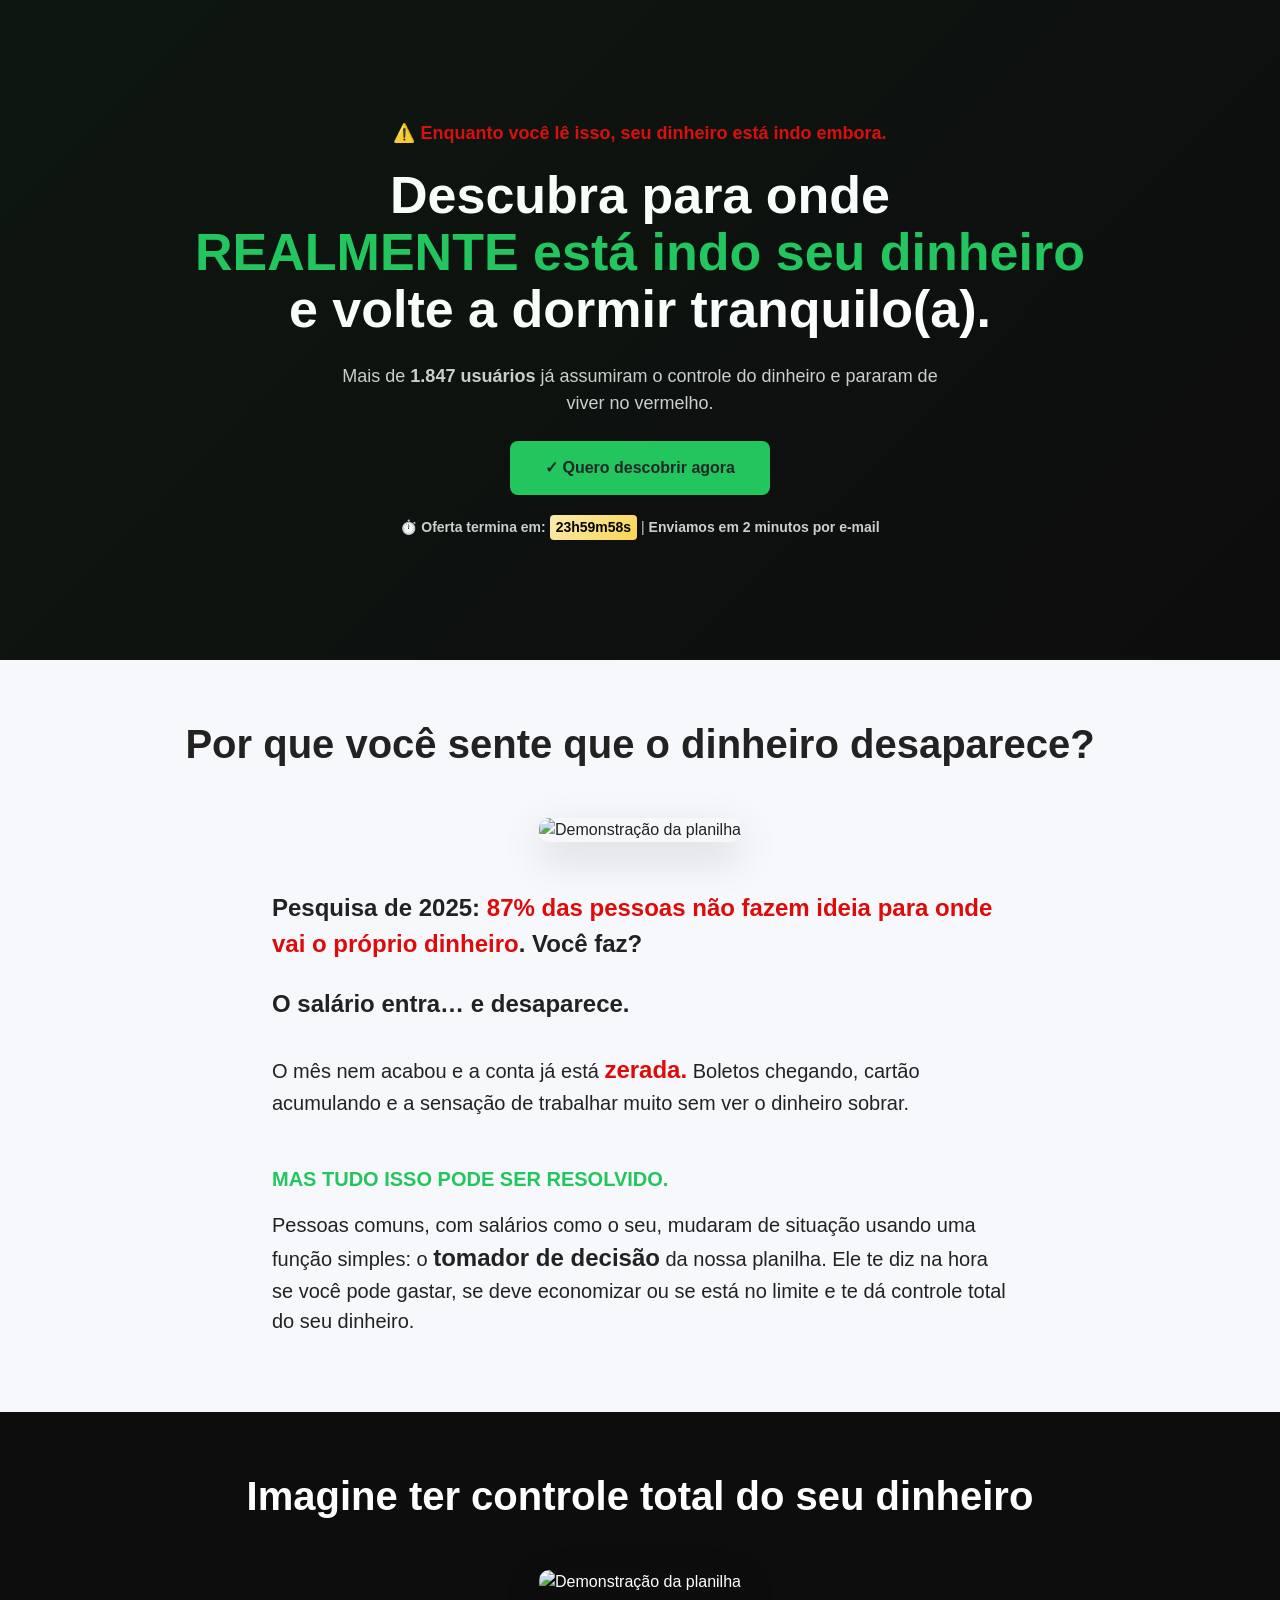
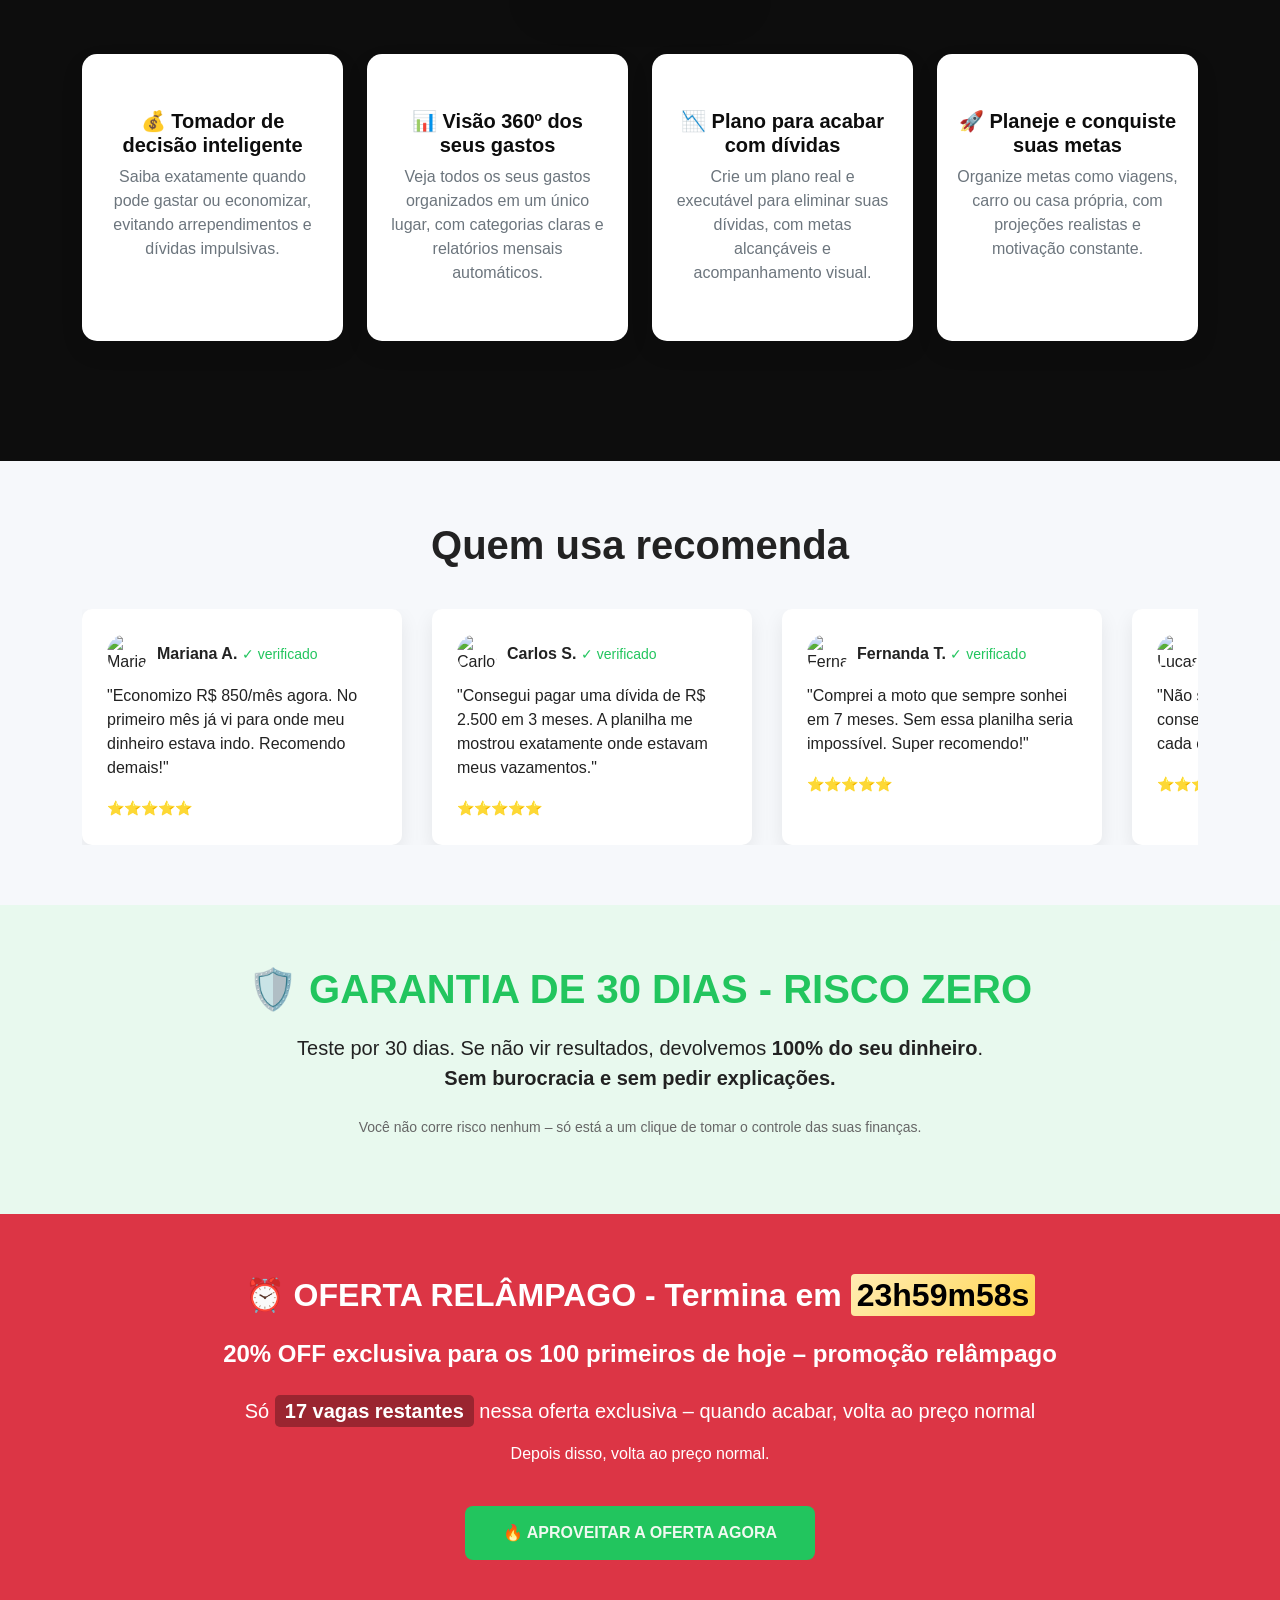
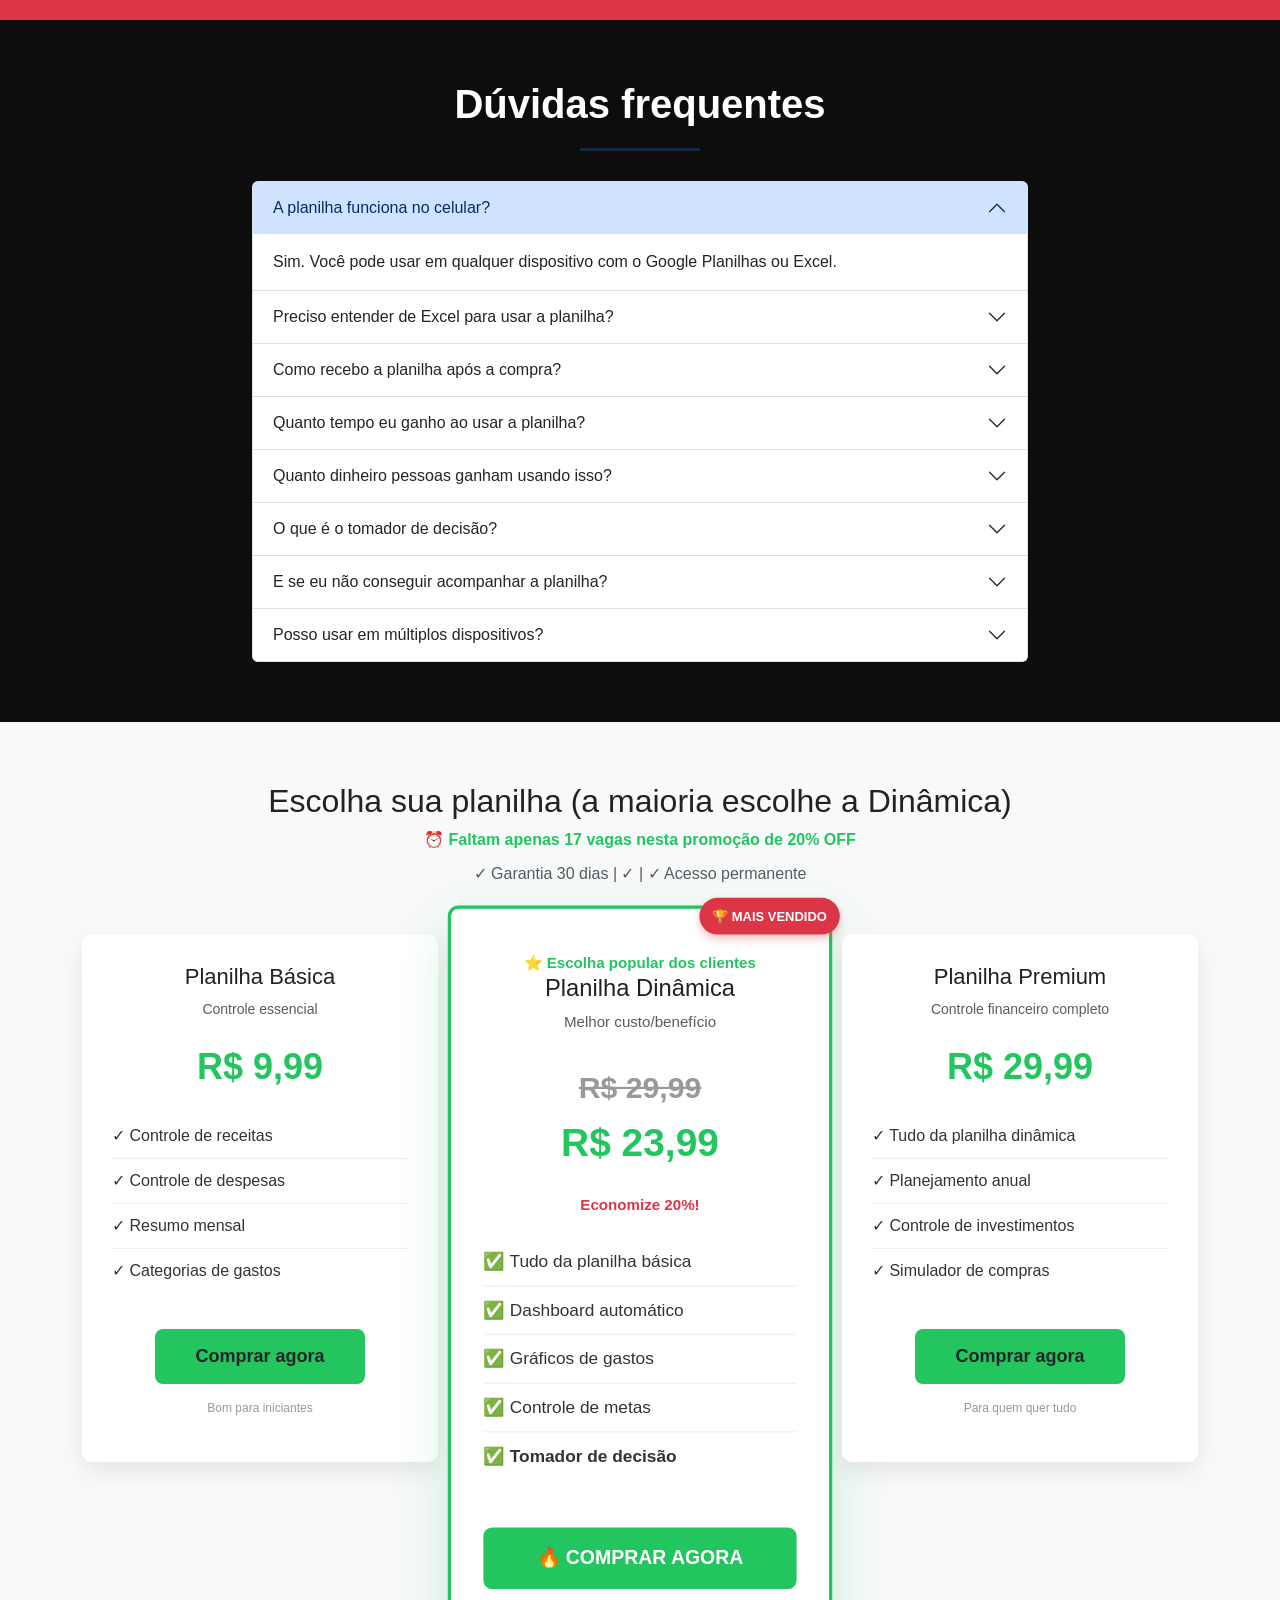
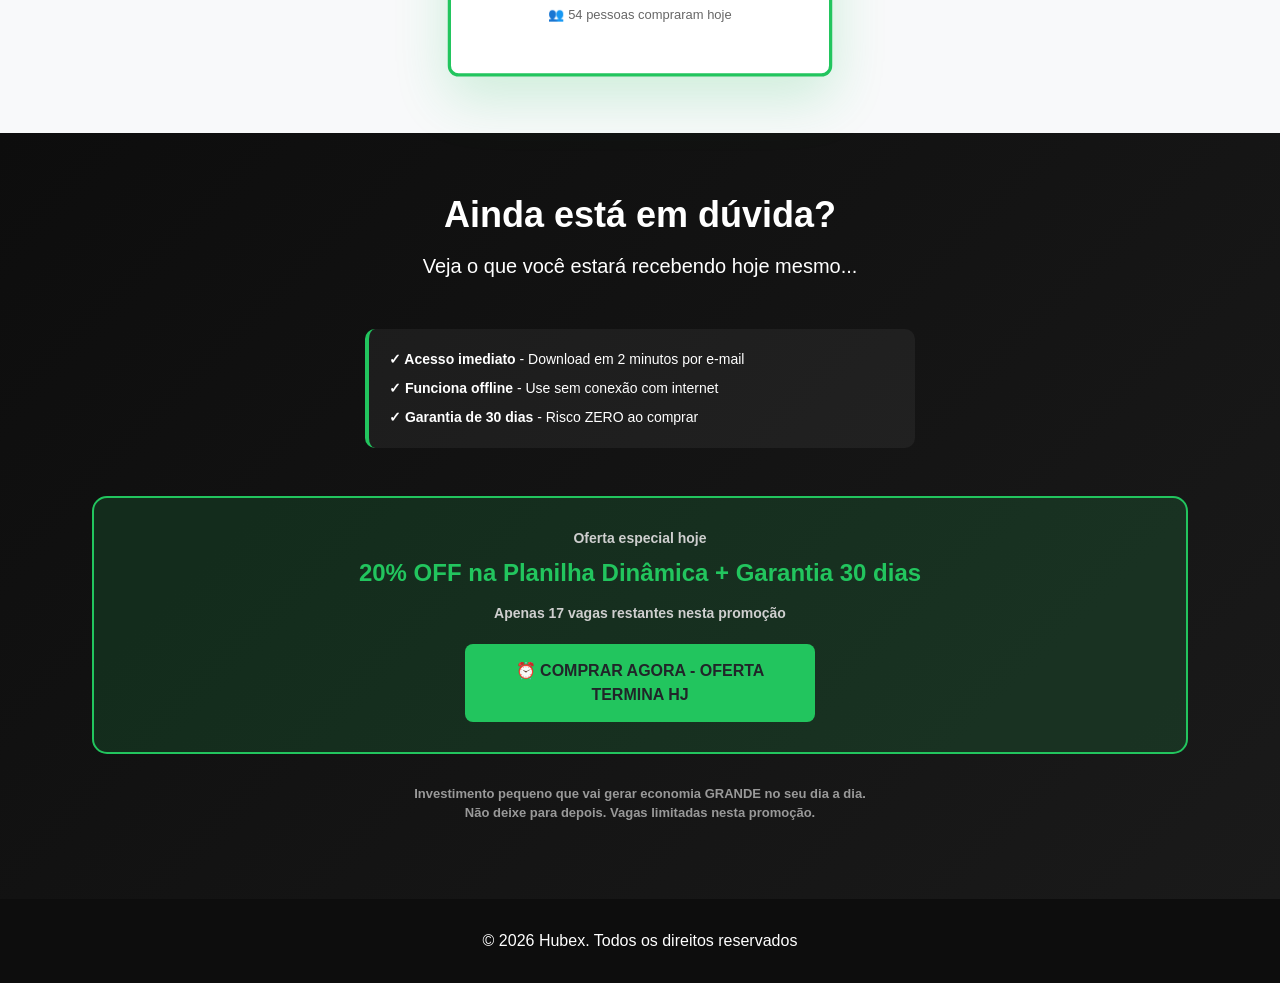
==== index.html @ 939c3039 "Add files via upload" ====
<!DOCTYPE html>
<html lang="pt-br">

<head>
    <meta charset="UTF-8">
    <meta name="viewport" content="width=device-width, initial-scale=1">
    <title>Planilha de Controle Financeiro</title>
    <link href="https://cdn.jsdelivr.net/npm/bootstrap@5.3.2/dist/css/bootstrap.min.css" rel="stylesheet" media="print"
        onload="this.media='all'">
    <noscript>
        <link href="https://cdn.jsdelivr.net/npm/bootstrap@5.3.2/dist/css/bootstrap.min.css" rel="stylesheet">
    </noscript>
    <link rel="stylesheet" href="style.css">
</head>

<body>
    <!-- HERO -->
    <section class="hero text-center">

        <div class="container">
            <p style="color: rgb(223, 10, 10);  font-size: 18px; font-weight: bold;">⚠️ Enquanto você lê isso, seu
                dinheiro está indo embora.</p>
            <h1>
                Descubra para onde<br>
                <span style="color:#22c55e; font-weight: bold;">REALMENTE está indo seu dinheiro</span><br>
                e volte a dormir tranquilo(a).
            </h1>
            <p class="mt-4" style="font-size: 18px;">
                Mais de <strong>1.847 usuários</strong> já assumiram o controle do dinheiro e pararam de viver no
                vermelho.
            </p>
            <a href="#comprar" class="btn btn-main btn-lg mt-4">
                ✓ Quero descobrir agora
            </a>
            <p style="margin-top: 20px; font-size: 14px; color: #cfcfcf;">
                ⏱️ <strong>Oferta termina em:</strong> <span id="countdown" class="countdown">23h59m58s</span> |
                <strong>Enviamos em 2 minutos por e-mail</strong>
            </p>
        </div>
    </section>


    <!-- PROBLEMA -->
    <section class="section section-light">

        <div class="container text-center">
            <h2 class="title">
                Por que você sente que o dinheiro desaparece?
            </h2>
            <img src="/img/news.png" class="img-fluid planilha-img" alt="Demonstração da planilha" loading="lazy"
                width="850" height="400" decoding="async">
        </div>

        <section class="pt-5">
            <div class="container">
                <div class="row justify-content-center">
                    <div class="col-md-8">

                        <p class="fs-4 fw-semibold">
                            Pesquisa de 2025: <span style="color: rgb(223, 10, 10);">87% das pessoas não fazem ideia
                                para onde vai o próprio dinheiro</span>.
                            Você faz?
                        </p>

                        <p class="fs-5 mt-4">
                            <strong style="font-size: larger;">O salário entra… e desaparece.</strong>
                            <br><br>
                            O mês nem acabou e a conta já está <span
                                style="color: rgb(223, 10, 10); font-size: larger; font-weight: bold;">zerada.</span> Boletos chegando,
                            cartão acumulando e a
                            sensação de trabalhar muito sem ver o dinheiro sobrar.
                            <br><br>

                        <p class="fw-semibold fs-5 mt-2" style="color: #22c55e;">
                            MAS TUDO ISSO PODE SER RESOLVIDO.
                        </p>
                        <p class="fs-5">
                            Pessoas comuns, com salários como o seu, mudaram de situação usando uma função
                            simples: o <strong style="font-size:larger">tomador de decisão</strong> da nossa planilha. Ele te diz na hora
                            se você pode gastar, se deve economizar ou se está no limite e te dá controle total
                            do seu dinheiro.
                        </p>

                    </div>
                </div>
            </div>
        </section>
    </section>


    <!-- DEMONSTRAÇÃO -->
    <section class="section new-section text-center">

        <div class="container">
            <h2 class="title">
                Imagine ter controle total do seu dinheiro
            </h2>
            <img src="/img/analise-financeira.png" class="img-fluid planilha-img" alt="Demonstração da planilha"
                loading="lazy" width="850" height="500" decoding="async">
        </div>

        <!-- BENEFÍCIOS -->
        <section class="section">
            <div class="container">
                <div class="row g-4">
                    <div class="col-md-3">
                        <div class="card-custom">
                            <h5>💰 Tomador de decisão inteligente</h5>
                            <p>
                                Saiba exatamente quando pode gastar ou economizar,
                                evitando arrependimentos e dívidas impulsivas.
                            </p>
                        </div>
                    </div>

                    <div class="col-md-3">
                        <div class="card-custom">
                            <h5>📊 Visão 360º dos seus gastos</h5>
                            <p>
                                Veja todos os seus gastos organizados em um único lugar,
                                com categorias claras e relatórios mensais automáticos.
                            </p>
                        </div>
                    </div>

                    <div class="col-md-3">
                        <div class="card-custom">
                            <h5>📉 Plano para acabar com dívidas</h5>
                            <p>
                                Crie um plano real e executável para eliminar suas dívidas,
                                com metas alcançáveis e acompanhamento visual.
                            </p>
                        </div>
                    </div>

                    <div class="col-md-3">
                        <div class="card-custom">
                            <h5>🚀 Planeje e conquiste suas metas</h5>
                            <p>
                                Organize metas como viagens, carro ou casa própria,
                                com projeções realistas e motivação constante.
                            </p>
                        </div>
                    </div>
                </div>
            </div>
        </section>
    </section>

    <!-- DEPOIMENTOS -->
    <section class="section section-light">

        <div class="container">
            <h2 class="title text-center">
                Quem usa recomenda
            </h2>
            <div class="carousel-wrapper">
                <div class="carousel-track">
                    <div class="depoimento">
                        <div class="depoimento-header">
                            <img src="/img/mariana.jpg" class="foto-depoimento" alt="Mariana A." loading="lazy"
                                width="40" height="40" decoding="async">
                            <div>
                                <strong>Mariana A.</strong>
                                <small style="color: #22c55e;">✓ verificado</small>
                            </div>
                        </div>
                        <p>"Economizo R$ 850/mês agora. No primeiro mês já vi para onde meu dinheiro estava indo.
                            Recomendo demais!"</p>
                        <small style="color: #22c55e;">⭐⭐⭐⭐⭐</small>
                    </div>
                    <div class="depoimento">
                        <div class="depoimento-header">
                            <img src="/img/carlos.jpg" class="foto-depoimento" alt="Carlos S." loading="lazy" width="40"
                                height="40" decoding="async">
                            <div>
                                <strong>Carlos S.</strong>
                                <small style="color: #22c55e;">✓ verificado</small>
                            </div>
                        </div>
                        <p>"Consegui pagar uma dívida de R$ 2.500 em 3 meses. A planilha me mostrou exatamente onde
                            estavam meus vazamentos."</p>
                        <small style="color: #22c55e;">⭐⭐⭐⭐⭐</small>
                    </div>
                    <div class="depoimento">
                        <div class="depoimento-header">
                            <img src="/img/fernanda.jpg" class="foto-depoimento" alt="Fernanda T." loading="lazy"
                                width="40" height="40" decoding="async">
                            <div>
                                <strong>Fernanda T.</strong>
                                <small style="color: #22c55e;">✓ verificado</small>
                            </div>
                        </div>
                        <p>"Comprei a moto que sempre sonhei em 7 meses. Sem essa planilha seria impossível. Super
                            recomendo!"</p>
                        <small style="color: #22c55e;">⭐⭐⭐⭐⭐</small>
                    </div>
                    <div class="depoimento">
                        <div class="depoimento-header">
                            <img src="/img/Lucas.jpg" class="foto-depoimento" alt="Lucas O." loading="lazy" width="40"
                                height="40" decoding="async">
                            <div>
                                <strong>Lucas O.</strong>
                                <small style="color: #22c55e;">✓ verificado</small>
                            </div>
                        </div>
                        <p>"Não sou tech, e ainda assim consegui usar em 5 minutos. Valeu cada centavo investido aqui."
                        </p>
                        <small style="color: #22c55e;">⭐⭐⭐⭐⭐</small>
                    </div>
                    <div class="depoimento">
                        <div class="depoimento-header">
                            <img src="/img/juliana.jpg" class="foto-depoimento" alt="Juliana M." loading="lazy"
                                width="40" height="40" decoding="async">
                            <div>
                                <strong>Juliana M.</strong>
                                <small style="color: #22c55e;">✓ verificado</small>
                            </div>
                        </div>
                        <p>"Estou gerando R$ 1.200/mês em renda extra agora que enxergo melhor minhas contas. Mudou
                            TUDO!"</p>
                        <small style="color: #22c55e;">⭐⭐⭐⭐⭐</small>
                    </div>
                    <div class="depoimento">
                        <div class="depoimento-header">
                            <img src="/img/Rafael.jpg" class="foto-depoimento" alt="Rafael D." loading="lazy" width="40"
                                height="40" decoding="async">
                            <div>
                                <strong>Rafael D.</strong>
                                <small style="color: #22c55e;">✓ verificado</small>
                            </div>
                        </div>
                        <p>"Eliminei R$ 3.200 em gastos desnecessários em um semestre. Agora tenho fundo de emergência
                            de R$ 8k."</p>
                        <small style="color: #22c55e;">⭐⭐⭐⭐⭐</small>
                    </div>
                </div>
            </div>
        </div>
    </section>

    <!-- GARANTIA -->
    <section class="section" style="background: rgba(34, 197, 94, 0.1);">
        <div class="container text-center">
            <h2 class="title" style="color: #22c55e;">🛡️ GARANTIA DE 30 DIAS - RISCO ZERO</h2>
            <p class="fs-5 mb-4">
                Teste por 30 dias. Se não vir resultados, devolvemos <strong>100% do seu dinheiro</strong>.
                <br><strong>Sem burocracia e sem pedir explicações.</strong>
            </p>
            <p style="font-size: 14px; color: #666;">
                Você não corre risco nenhum – só está a um clique de tomar o controle das suas finanças.
            </p>
        </div>
    </section>

    <!-- URGÊNCIA -->
    <section class="section bg-danger text-white text-center">
        <div class="container">
            <h2 class="title text-white" style="font-size: clamp(20px, 5vw, 32px);">⏰ OFERTA RELÂMPAGO - Termina em
                <span id="countdown2" class="countdown">23h59m58s</span>
            </h2>
            <p class="fs-4 fw-bold mb-4" style="font-size: clamp(16px, 4vw, 24px);">
                20% OFF exclusiva para os <strong>100 primeiros de hoje</strong> – promoção relâmpago
            </p>
            <p class="fs-5 mb-3" style="font-size: clamp(14px, 3.5vw, 18px);">Só <span
                    style="background: rgba(0,0,0,0.3); padding: 5px 10px; border-radius: 5px;"><strong>17 vagas
                        restantes</strong></span> nessa oferta exclusiva – quando acabar, volta ao preço normal</p>
            <p class="mb-4" style="font-size: clamp(13px, 3vw, 16px);">
                Depois disso, volta ao preço normal.
            </p>
            <a href="#comprar" class="btn btn-light btn-lg mt-3"
                style="color: #f0f9f0;; font-weight: bold; width: 100%; max-width: 350px; font-size: clamp(12px, 3vw, 16px);">
                🔥 APROVEITAR A OFERTA AGORA
            </a>
        </div>
    </section>

    <!-- DÚVIDAS -->
    <section class="section new-section">
        <div class="container" style="max-width:800px; margin:auto;">

            <h2 class="title text-center">Dúvidas frequentes</h2>
            <hr class="linha-titulo">

            <div class="accordion" id="faq">
                <div class="accordion-item">
                    <h2 class="accordion-header">
                        <button class="accordion-button" type="button" data-bs-toggle="collapse"
                            data-bs-target="#pergunta1">
                            A planilha funciona no celular?
                        </button>
                    </h2>
                    <div id="pergunta1" class="accordion-collapse collapse show" data-bs-parent="#faq">
                        <div class="accordion-body">
                            Sim. Você pode usar em qualquer dispositivo com o Google Planilhas ou Excel.
                        </div>
                    </div>
                </div>

                <div class="accordion-item">
                    <h2 class="accordion-header">
                        <button class="accordion-button collapsed" type="button" data-bs-toggle="collapse"
                            data-bs-target="#pergunta2">
                            Preciso entender de Excel para usar a planilha?
                        </button>
                    </h2>
                    <div id="pergunta2" class="accordion-collapse collapse" data-bs-parent="#faq">
                        <div class="accordion-body">
                            Não. A planilha foi criada para ser simples e intuitiva. Basta inserir suas informações.
                        </div>
                    </div>
                </div>

                <div class="accordion-item">
                    <h2 class="accordion-header">
                        <button class="accordion-button collapsed" type="button" data-bs-toggle="collapse"
                            data-bs-target="#pergunta3">
                            Como recebo a planilha após a compra?
                        </button>
                    </h2>
                    <div id="pergunta3" class="accordion-collapse collapse" data-bs-parent="#faq">
                        <div class="accordion-body">
                            Após a confirmação do pagamento você recebe o link de download automaticamente por e-mail.
                        </div>
                    </div>
                </div>

                <div class="accordion-item">
                    <h2 class="accordion-header">
                        <button class="accordion-button collapsed" type="button" data-bs-toggle="collapse"
                            data-bs-target="#pergunta4">
                            Quanto tempo eu ganho ao usar a planilha?
                        </button>
                    </h2>
                    <div id="pergunta4" class="accordion-collapse collapse" data-bs-parent="#faq">
                        <div class="accordion-body">
                            Muitas pessoas ganham 5-10 horas por mês de tempo livre. Não precisa gastar 30 minutos
                            acompanhando
                            gastos manualmente. A planilha automatiza tudo.
                        </div>
                    </div>
                </div>

                <div class="accordion-item">
                    <h2 class="accordion-header">
                        <button class="accordion-button collapsed" type="button" data-bs-toggle="collapse"
                            data-bs-target="#pergunta5">
                            Quanto dinheiro pessoas ganham usando isso?
                        </button>
                    </h2>
                    <div id="pergunta5" class="accordion-collapse collapse" data-bs-parent="#faq">
                        <div class="accordion-body">
                            Depende de cada pessoa. A média dos nossos clientes economiza entre R$ 400-1.200/mês
                            identificando gastos desnecessários e criando um plano real. Alguns ganham mais cortando
                            despesas,
                            outros ganham porque conseguem investir com mais clareza.
                        </div>
                    </div>
                </div>

                <div class="accordion-item">
                    <h2 class="accordion-header">
                        <button class="accordion-button collapsed" type="button" data-bs-toggle="collapse"
                            data-bs-target="#pergunta6">
                            O que é o tomador de decisão?
                        </button>
                    </h2>
                    <div id="pergunta6" class="accordion-collapse collapse" data-bs-parent="#faq">
                        <div class="accordion-body">
                            È uma ferramenta inteligente que compara o seu saldo atual com suas metas. Ela responde:
                            "Posso gastar R$ X agora?" O Tomador mostra se você pode, se deve poupar, ou se está perto
                            do limite.
                            Elimina decisões impulsivas.
                        </div>
                    </div>
                </div>

                <div class="accordion-item">
                    <h2 class="accordion-header">
                        <button class="accordion-button collapsed" type="button" data-bs-toggle="collapse"
                            data-bs-target="#pergunta7">
                            E se eu não conseguir acompanhar a planilha?
                        </button>
                    </h2>
                    <div id="pergunta7" class="accordion-collapse collapse" data-bs-parent="#faq">
                        <div class="accordion-body">
                            Simples: você ativa a garantia de 30 dias e pede o reembolso. Mas 97% das pessoas que
                            recebem
                            a planilha conseguem usar. É tão simples quanto digitar dados em uma tabela.
                        </div>
                    </div>
                </div>

                <div class="accordion-item">
                    <h2 class="accordion-header">
                        <button class="accordion-button collapsed" type="button" data-bs-toggle="collapse"
                            data-bs-target="#pergunta8">
                            Posso usar em múltiplos dispositivos?
                        </button>
                    </h2>
                    <div id="pergunta8" class="accordion-collapse collapse" data-bs-parent="#faq">
                        <div class="accordion-body">
                            Sim! Funciona em Google Planilhas (acesso de qualquer lugar do celular ou computador),
                            Excel Desktop e Excel Web.
                        </div>
                    </div>
                </div>

            </div>
        </div>
    </section>


    <!-- CTA FINAL -->
    <section class="section bg-light" id="comprar">
        <div class="container">

            <h2 class="text-center mb-2">Escolha sua planilha (a maioria escolhe a Dinâmica)</h2>
            <p class="text-center" style="color: #22c55e; font-weight: bold; margin-bottom: 10px;">⏰ Faltam apenas 17
                vagas nesta promoção de 20% OFF</p>
            <p class="text-center text-muted mb-5">✓ Garantia 30 dias | ✓  | ✓
                Acesso permanente</p>

            <div class="row justify-content-center">

                <!-- PLANO BÁSICO -->
                <div class="col-md-4 mb-4">
                    <div class="plano-card text-center">
                        <h4>Planilha Básica</h4>
                        <p class="text-muted">Controle essencial</p>

                        <div class="price">
                            R$ 9,99
                        </div>

                        <ul class="lista-beneficios">
                            <li>✓ Controle de receitas</li>
                            <li>✓ Controle de despesas</li>
                            <li>✓ Resumo mensal</li>
                            <li>✓ Categorias de gastos</li>
                        </ul>

                        <a href="#" class="btn btn-outline-dark mt-3">
                            Comprar agora
                        </a>
                        <p style="margin-top: 15px; font-size: 12px; color: #999;;">
                            Bom para iniciantes
                        </p>
                    </div>
                </div>

                <!-- PLANO DINÂMICO -->
                <div class="col-md-4 mb-4">
                    <div class="plano-card destaque text-center">

                        <span class="badge-plano">🏆 MAIS VENDIDO</span>
                        <p style="color: #22c55e; font-weight: bold; margin-top: 10px; margin-bottom: 0;">⭐ Escolha
                            popular dos clientes</p>

                        <h4>Planilha Dinâmica</h4>
                        <p class="text-muted">Melhor custo/benefício</p>

                        <div class="price">
                            <del style="font-size: 28px; color: #999;">R$ 29,99</del><br>R$ 23,99
                        </div>
                        <p style="color: #dc3545; font-weight: bold; margin-bottom: 20px;">Economize 20%!</p>

                        <ul class="lista-beneficios">
                            <li>✅ Tudo da planilha básica</li>
                            <li>✅ Dashboard automático</li>
                            <li>✅ Gráficos de gastos</li>
                            <li>✅ Controle de metas</li>
                            <li>✅ <strong>Tomador de decisão</strong></li>
                        </ul>

                        <a href="#" class="btn btn-dark mt-4" style="width: 100%; font-weight: bold; padding: 15px;">
                            🔥 COMPRAR AGORA
                        </a>
                        <p style="margin-top: 15px; font-size: 12px; color: #666;">
                            👥 54 pessoas compraram hoje
                        </p>
                    </div>
                </div>

                <!-- PLANO PREMIUM -->
                <div class="col-md-4 mb-4">
                    <div class="plano-card text-center">

                        <h4>Planilha Premium</h4>
                        <p class="text-muted">Controle financeiro completo</p>

                        <div class="price">
                            R$ 29,99
                        </div>

                        <ul class="lista-beneficios">
                            <li>✓ Tudo da planilha dinâmica</li>
                            <li>✓ Planejamento anual</li>
                            <li>✓ Controle de investimentos</li>
                            <li>✓ Simulador de compras</li>
                        </ul>

                        <a href="#" class="btn btn-outline-dark mt-3">
                            Comprar agora
                        </a>
                        <p style="margin-top: 15px; font-size: 12px; color: #999;">
                            Para quem quer tudo
                        </p>
                    </div>
                </div>

            </div>
        </div>
    </section>

    <!-- ÚLTIMA CTA -->
    <section class="section text-center"
        style="background: linear-gradient(135deg, #0d0d0d 0%, #1a1a1a 100%); color: white;">
        <div class="container">
            <h2 style="font-size: clamp(24px, 6vw, 36px); font-weight: 800; margin-bottom: 15px; line-height: 1.2;">
                Ainda está em dúvida?
            </h2>
            <p class="fs-5 mb-5">
                Veja o que você estará recebendo hoje mesmo...
            </p>

            <div class="row justify-content-center mb-4 mb-md-5">
                <div class="col-12 col-md-6" style="text-align: left; padding: 0 10px;">
                    <div
                        style="background: rgba(255,255,255,0.05); padding: 20px; border-radius: 10px; border-left: 4px solid #22c55e;">
                        <p style="margin-bottom: 8px; font-size: clamp(12px, 3vw, 14px);"><strong>✓ Acesso
                                imediato</strong> - Download em 2 minutos por
                            e-mail</p>
                        <p style="margin-bottom: 8px; font-size: clamp(12px, 3vw, 14px);"><strong>✓ Funciona
                                offline</strong> - Use sem conexão com
                            internet</p>
                        <p style="margin-bottom: 0; font-size: clamp(12px, 3vw, 14px);"><strong>✓ Garantia de 30
                                dias</strong> - Risco ZERO ao comprar</p>
                    </div>
                </div>
            </div>

            <div
                style="background: rgba(34, 197, 94, 0.15); padding: clamp(20px, 4vw, 30px); border-radius: 15px; border: 2px solid #22c55e; margin-bottom: 30px; margin-left: 10px; margin-right: 10px;">
                <p style="font-size: clamp(12px, 3vw, 14px); margin-bottom: 10px; color: #cfcfcf; font-weight: bolder;">Oferta especial hoje
                </p>
                <h3 style="color: #22c55e; font-weight: 800; margin-bottom: 15px; font-size: clamp(18px, 5vw, 24px);">
                    20% OFF na Planilha Dinâmica + Garantia 30 dias
                </h3>
                <p style="color: #cfcfcf; margin-bottom: 20px; font-size: clamp(12px, 3vw, 14px); font-weight: bold;">
                    Apenas <strong>17 vagas restantes</strong> nesta promoção
                </p>
                <a href="#comprar" class="btn btn-main btn-lg"
                    style="padding: clamp(10px 15px, 3vw, 15px 50px); font-weight: bold; font-size: clamp(12px, 3vw, 16px); width: 100%; max-width: 350px;">
                    ⏰ COMPRAR AGORA - OFERTA TERMINA HJ
                </a>
            </div>

            <p style="font-size: clamp(11px, 2.5vw, 13px); color: #999; line-height: 1.5; font-weight: bolder;">
                Investimento pequeno que vai gerar economia GRANDE no seu dia a dia.<br>
                Não deixe para depois. Vagas limitadas nesta promoção.
            </p>
        </div>
    </section>

    <footer class="text-center">

        © 2026 Hubex. Todos os direitos reservados

    </footer>

    <script src="https://cdn.jsdelivr.net/npm/bootstrap@5.3.2/dist/js/bootstrap.bundle.min.js" defer></script>

    <script>
        // simple countdown timer for two elements
        function startCountdown(id, endTime) {
            var el = document.getElementById(id);
            if (!el) return;
            function update() {
                var now = new Date();
                var diff = endTime - now;
                if (diff <= 0) { el.textContent = '00h00m00s'; return; }
                var h = Math.floor(diff / 3600000);
                var m = Math.floor((diff % 3600000) / 60000);
                var s = Math.floor((diff % 60000) / 1000);
                el.textContent = String(h).padStart(2, '0') + 'h' +
                    String(m).padStart(2, '0') + 'm' +
                    String(s).padStart(2, '0') + 's';
            }
            update();
            setInterval(update, 1000);
        }
        document.addEventListener('DOMContentLoaded', function () {
            var target = new Date();
            target.setHours(target.getHours() + 24);
            startCountdown('countdown', target);
            startCountdown('countdown2', target);
        });
    </script>
</body>

</html>
---- style.css ----
body {
    font-family: Arial, Helvetica, sans-serif;
    margin: 0;
    color: #222;
}

.hero,
.new-section {
    background: #0d0d0d;
    color: white;
    padding: 120px 20px;
    position: relative;
    overflow: hidden;
}

.hero::before {
    content: '';
    position: absolute;
    top: 0;
    left: 0;
    right: 0;
    bottom: 0;
    background: linear-gradient(135deg, rgba(34, 197, 94, 0.05) 0%, rgba(34, 197, 94, 0) 100%);
    pointer-events: none;
}

.hero h1 {
    font-size: 52px;
    font-weight: 800;
    line-height: 1.1;
    margin: 20px 0;
}

.hero p {
    font-size: 20px;
    color: #cfcfcf;
    max-width: 600px;
    margin: auto;
}

.btn,
.navbar {
    background: #22c55e;
    border: none;
    padding: 14px 40px;
    font-size: 18px;
    font-weight: bold;
    border-radius: 8px;
}

.btn-lg {
    padding: 15px 35px;
    font-size: 16px;
}

.btn-main:hover {
    background: #1ea84c;
}

.section {
    padding: 60px 20px 60px;
}

.section.section-light {
    padding: 60px 15px 60px;
}

.section-light {
    background: #f6f8fb;
}

.new-section {
    background: #0d0d0d;
}

hr {
    width: 80%;
    height: 5px;
    background: #019939e8;
    border: none;
    margin: 20px auto;
    border-radius: 10px;
}

.linha-titulo {
    width: 120px;
    height: 3px;
    background: #2c7be5;
    border: none;
    margin: 15px auto 30px auto;
}

.texto-financeiro {
    font-size: 20px;
    max-width: 700px;
    margin: auto;
    line-height: 1.6;
    color: #555;
}

.title {
    font-size: 40px;
    font-weight: 800;
    text-align: center;
    margin-bottom: 20px;
    word-wrap: break-word;
}

.card-custom {
    background: #ffff;
    color: #0d0d0d;
    border-radius: 15px;
    padding: 40px 20px;
    border: none;
    box-shadow: 0 10px 25px rgba(0, 0, 0, 0.08);
    height: 100%;
}

.card-custom:hover {
    transform: translateY(-10px);
    transition: 0.3s;
    box-shadow: 0 20px 35px rgba(0,0,0,0.12);
}

.card-custom h5 {
    margin-top: 15px;
    font-weight: 600;
}

.card-custom p {
    color: #6c757d;
}


.planilha-img {
    width: 100%;
    max-width: 850px;
    height: auto;
    border-radius: 10px;
    box-shadow: 0 15px 40px rgba(0, 0, 0, 0.15);
    margin-top: 30px;
}

.price{
    font-size: 46px;
    font-weight: 800;
    color: #22c55e;
    margin: 25px 0;
}

.btn-main, .btn-dark {
    transition: all 0.3s ease;
}

.btn-main:hover {
    background: #1ea84c;
    transform: scale(1.05);
}

.btn-dark:hover {
    background: #000;
    transform: scale(1.05);
}

.cta {
    background: #111;
    color: white;
}

.depoimento {
    background: white;
    padding: 25px;
    border-radius: 10px;
    box-shadow: 0 8px 20px rgba(0, 0, 0, 0.08);
}

footer {
    background: #0d0d0d;
    color: white;
    padding: 30px;
}

@media (max-width:768px) {

    .hero h1 {
        font-size: 36px;
    }

    .title {
        font-size: 30px;
    }

}

.carousel-wrapper {
    overflow: hidden;
    margin-top: 40px;
    position: relative;
}

.carousel-track {
    display: flex;
    gap: 30px;
    animation: scroll 20s linear infinite;
    width: max-content;
}

.carousel-track:hover {
    animation-play-state: paused;
}

.depoimento {
    min-width: 320px;
    max-width: 320px;
    background: white;
    padding: 25px;
    border-radius: 10px;
    box-shadow: 0 8px 20px rgba(0, 0, 0, 0.08);
}

.depoimento-header{
    display: flex;
    align-items: center;
    gap: 10px;
    margin-bottom: 10px;
}

.foto-depoimento{
    width: 40px;
    height: 40px;
    border-radius: 50%;
    object-fit: cover;
}

.stars {
    margin-bottom: 10px;
}

/* destaque para cronômetros */
#countdown, #countdown2 {
    background: linear-gradient(135deg, #ffecb3 0%, #ffd54f 100%);
    color: #000;
    padding: 2px 6px;
    border-radius: 4px;
    font-weight: bold;
    display: inline-block;
}

/* permitir reutilizar classe caso necessário */
.countdown {
    background: linear-gradient(135deg, #ffecb3 0%, #ffd54f 100%);
    color: #000;
    padding: 2px 6px;
    border-radius: 4px;
    font-weight: bold;
    display: inline-block;
}

/* animação */

@keyframes scroll {

    0% {
        transform: translateX(0);
    }

    100% {
        transform: translateX(-50%);
    }

}

@keyframes pulse {
    0%, 100% {
        transform: scale(1);
    }
    50% {
        transform: scale(1.05);
    }
}

@keyframes slideUp {
    from {
        opacity: 0;
        transform: translateY(30px);
    }
    to {
        opacity: 1;
        transform: translateY(0);
    }
}

.pulsing-btn {
    animation: pulse 2s infinite;
}

.slide-up {
    animation: slideUp 0.6s ease-out;
}

/* TABLET */

@media (max-width:992px) {

    .hero,
    .new-section {
        padding: 80px 15px;
    }

    .hero h1 {
        font-size: 40px;
    }

    .hero p {
        font-size: 16px;
    }

    .title {
        font-size: 32px;
        margin-bottom: 15px;
    }

    .section {
        padding: 50px 15px 50px;
    }

    .depoimento {
        min-width: 260px;
        max-width: 260px;
    }

    .card-custom {
        padding: 25px 15px;
    }

    .destaque {
        transform: scale(1.05);
    }

}

/* CELULAR */

@media (max-width:768px) {

    .hero {
        padding: 60px 15px;
    }

    .hero h1 {
        font-size: 32px;
        margin: 15px 0;
    }

    .hero p {
        font-size: 14px;
    }

    .btn-main {
        padding: 12px 25px;
        font-size: 14px;
    }

    .title {
        font-size: 26px;
        margin-bottom: 15px;
    }

    .fs-4 {
        font-size: 18px !important;
    }

    .fs-5 {
        font-size: 15px !important;
    }

    .section {
        padding: 40px 15px 40px;
    }

    .card-custom {
        padding: 20px 15px;
        margin-bottom: 15px;
    }

    .card-custom h5 {
        font-size: 16px;
    }

    .card-custom p {
        font-size: 13px;
    }

}

/* MOBILE */

@media (max-width:576px) {

    .carousel-track {
        gap: 15px;
    }

    .depoimento {
        min-width: 100%;
        max-width: 100%;
        padding: 20px;
    }

    .hero {
        padding: 50px 12px;
    }

    .hero h1 {
        font-size: 26px;
        line-height: 1.2;
        margin: 12px 0;
    }

    .hero > div > p:first-child {
        font-size: 14px;
        margin-bottom: 15px;
    }

    .hero p {
        font-size: 13px;
    }

    .btn-main, .btn-lg {
        padding: 10px 20px;
        font-size: 13px;
        width: 100%;
        max-width: 280px;
    }

    .title {
        font-size: 22px;
        margin-bottom: 12px;
    }

    .section {
        padding: 35px 12px 35px;
    }

    .section.section-light {
        padding: 35px 12px 35px;
    }

    .section.new-section {
        padding: 35px 12px 35px;
    }

    .fs-4 {
        font-size: 16px !important;
        line-height: 1.4;
    }

    .fs-5 {
        font-size: 14px !important;
        line-height: 1.5;
    }

    .card-custom {
        padding: 18px 12px;
        margin-bottom: 15px;
        box-shadow: 0 5px 15px rgba(0, 0, 0, 0.08);
    }

    .card-custom h5 {
        font-size: 15px;
        margin-top: 10px;
    }

    .card-custom p {
        font-size: 12px;
        line-height: 1.5;
    }

    .card-custom small {
        font-size: 11px;
    }

    .plano-card{
        padding: 25px 15px;
        margin-bottom: 20px;
    }

    .plano-card h4 {
        font-size: 18px;
    }

    .plano-card p {
        font-size: 12px;
    }

    .price {
        font-size: 28px;
        margin: 15px 0;
    }

    .lista-beneficios li {
        padding: 8px 0;
        font-size: 12px;
    }

    .destaque {
        transform: scale(1);
    }

    .badge-plano {
        top: -8px;
        right: -8px;
        padding: 6px 10px;
        font-size: 10px;
    }

    .accordion-button {
        font-size: 13px;
        padding: 12px;
    }

    .accordion-body {
        font-size: 12px;
        padding: 15px;
    }

}

/* EXTRA PEQUENO - TELAS MENORES QUE 530px */

@media (max-width:530px) {

    .carousel-wrapper {
        margin-top: 20px;
        padding: 0;
        overflow: visible;
    }

    .carousel-track {
        gap: 12px;
        padding: 0 10px;
        animation: none;
        overflow-x: auto;
        scroll-behavior: smooth;
        -webkit-overflow-scrolling: touch;
        width: 100%;
    }

    .carousel-track::-webkit-scrollbar {
        height: 4px;
    }

    .carousel-track::-webkit-scrollbar-track {
        background: #e0e0e0;
        border-radius: 10px;
    }

    .carousel-track::-webkit-scrollbar-thumb {
        background: #22c55e;
        border-radius: 10px;
    }

    .carousel-track::-webkit-scrollbar-thumb:hover {
        background: #1ea84c;
    }

    .depoimento {
        min-width: calc(100vw - 44px);
        max-width: calc(100vw - 44px);
        padding: 16px;
        margin: 0;
        background: white;
        border-radius: 8px;
        box-shadow: 0 3px 10px rgba(0, 0, 0, 0.08);
        flex-shrink: 0;
    }

    .depoimento-header {
        gap: 8px;
        margin-bottom: 8px;
        flex-wrap: wrap;
    }

    .depoimento-header strong {
        font-size: 12px;
        flex: 1;
        min-width: auto;
    }

    .depoimento-header small {
        font-size: 9px;
        width: 100%;
        text-align: left;
        margin-top: 2px;
    }

    .depoimento p {
        font-size: 11px;
        line-height: 1.4;
        margin: 6px 0;
        color: #555;
    }

    .depoimento small {
        font-size: 12px;
        display: block;
        margin-top: 4px;
    }

    .foto-depoimento {
        width: 32px;
        height: 32px;
        min-width: 32px;
    }

    .section.section-light {
        padding: 30px 10px 30px;
    }

    .col-md-6 {
        padding: 0 10px;
    }

    .row.justify-content-center {
        margin-left: -5px;
        margin-right: -5px;
    }

    .row > * {
        padding-left: 5px;
        padding-right: 5px;
    }

    /* Melhorar cards em telas pequenas */
    .row.g-4 {
        gap: 0.75rem !important;
    }

    .row.g-4 > * {
        padding: 0.375rem;
    }

    /* Ajustar seção "POR QUE ESSA PLANILHA FUNCIONA" */
    .row[style*="margin-top: 30px"] {
        gap: 15px;
    }

    .row[style*="margin-top: 30px"] > div {
        min-width: 100%;
    }

    /* Melhorar texto em telas pequenas */
    .fs-4 {
        font-size: 15px !important;
    }

    .fs-5 {
        font-size: 13px !important;
    }

    /* Botões melhorados para telas pequenas */
    .btn-light {
        width: 100%;
        max-width: 100%;
    }

    /* Melhorar section em telas pequenas */
    .section.text-center div[style*="background: linear-gradient"] {
        padding: 20px 10px;
    }

    /* Garantir que badges fiquem bem em telas pequenas */
    .badge-plano {
        font-size: 9px;
        padding: 5px 8px;
    }

}

@keyframes scroll {

    0% {
        transform: translateX(0);
    }

    100% {
        transform: translateX(-25%);
    }

}

/* TESTE */
.plano-card{
    background: white;
    padding: 30px;
    border-radius: 10px;
    box-shadow: 0 10px 25px rgba(0,0,0,0.08);
    position: relative;
    transition: all 0.3s ease;
}

.plano-card h4 {
    font-size: 22px;
    margin-bottom: 8px;
}

.plano-card p {
    margin-bottom: 15px;
    font-size: 14px;
}

.price{
    font-size: 36px;
    font-weight: bold;
    margin: 20px 0;
}

.lista-beneficios{
    list-style: none;
    padding: 0;
    text-align: left;
    margin: 20px 0;
}

.lista-beneficios li{
    padding: 10px 0;
    color: #333;
    font-weight: 500;
    border-bottom: 1px solid #eee;
}

.lista-beneficios li:last-child {
    border-bottom: none;
}

.destaque{
    transform: scale(1.08);
    border: 3px solid #22c55e;
    box-shadow: 0 20px 50px rgba(34, 197, 94, 0.2);
}

.destaque .btn {
    background: #22c55e;
    color: white;
}

.destaque .btn:hover {
    background: #1ea84c;
}

.badge-plano{
    position: absolute;
    top: -10px;
    right: -10px;
    background: #dc3545;
    color: white;
    padding: 8px 12px;
    font-size: 12px;
    border-radius: 50px;
    font-weight: bold;
    box-shadow: 0 4px 8px rgba(220, 53, 69, 0.3);
}

/* RESPONSIVE INLINE STYLES */

.hero-alert {
    color: #22c55e;
    font-weight: bold;
    font-size: 18px;
}

.hero-subtext {
    font-size: 18px;
    line-height: 1.5;
}

.hero-countdown {
    margin-top: 20px;
    font-size: 14px;
    color: #cfcfcf;
}

.urgency-box {
    background: rgba(34, 197, 94, 0.15);
    padding: 30px;
    border-radius: 15px;
    border: 2px solid #22c55e;
    margin-bottom: 30px;
}

.urgency-box h3 {
    color: #22c55e;
    font-weight: 800;
    margin-bottom: 15px;
}

.problem-text {
    margin: 15px 0;
    font-size: 13px;
    color: #555;
}

.benefit-list li {
    padding: 8px 0;
    font-size: 12px;
    border-bottom: 1px solid #eee;
}

/* MEDIA QUERIES */

@media (max-width: 768px) {
    .hero-alert {
        font-size: 15px;
    }

    .hero-subtext {
        font-size: 15px;
    }

    .hero-countdown {
        font-size: 12px;
    }

    .urgency-box {
        padding: 20px;
    }

    .urgency-box h3 {
        font-size: 20px;
    }
}

@media (max-width: 576px) {
    .hero-alert {
        font-size: 13px;
        margin-bottom: 12px;
    }

    .hero-subtext {
        font-size: 13px;
    }

    .hero-countdown {
        font-size: 11px;
        line-height: 1.4;
    }

    .urgency-box {
        padding: 18px;
        margin-bottom: 20px;
    }

    .urgency-box h3 {
        font-size: 18px;
        margin-bottom: 12px;
    }

    .urgency-box p {
        margin-bottom: 15px;
        font-size: 12px;
    }

    .problem-text {
        font-size: 12px;
    }

    .benefit-list li {
        padding: 7px 0;
        font-size: 11px;
    }
}
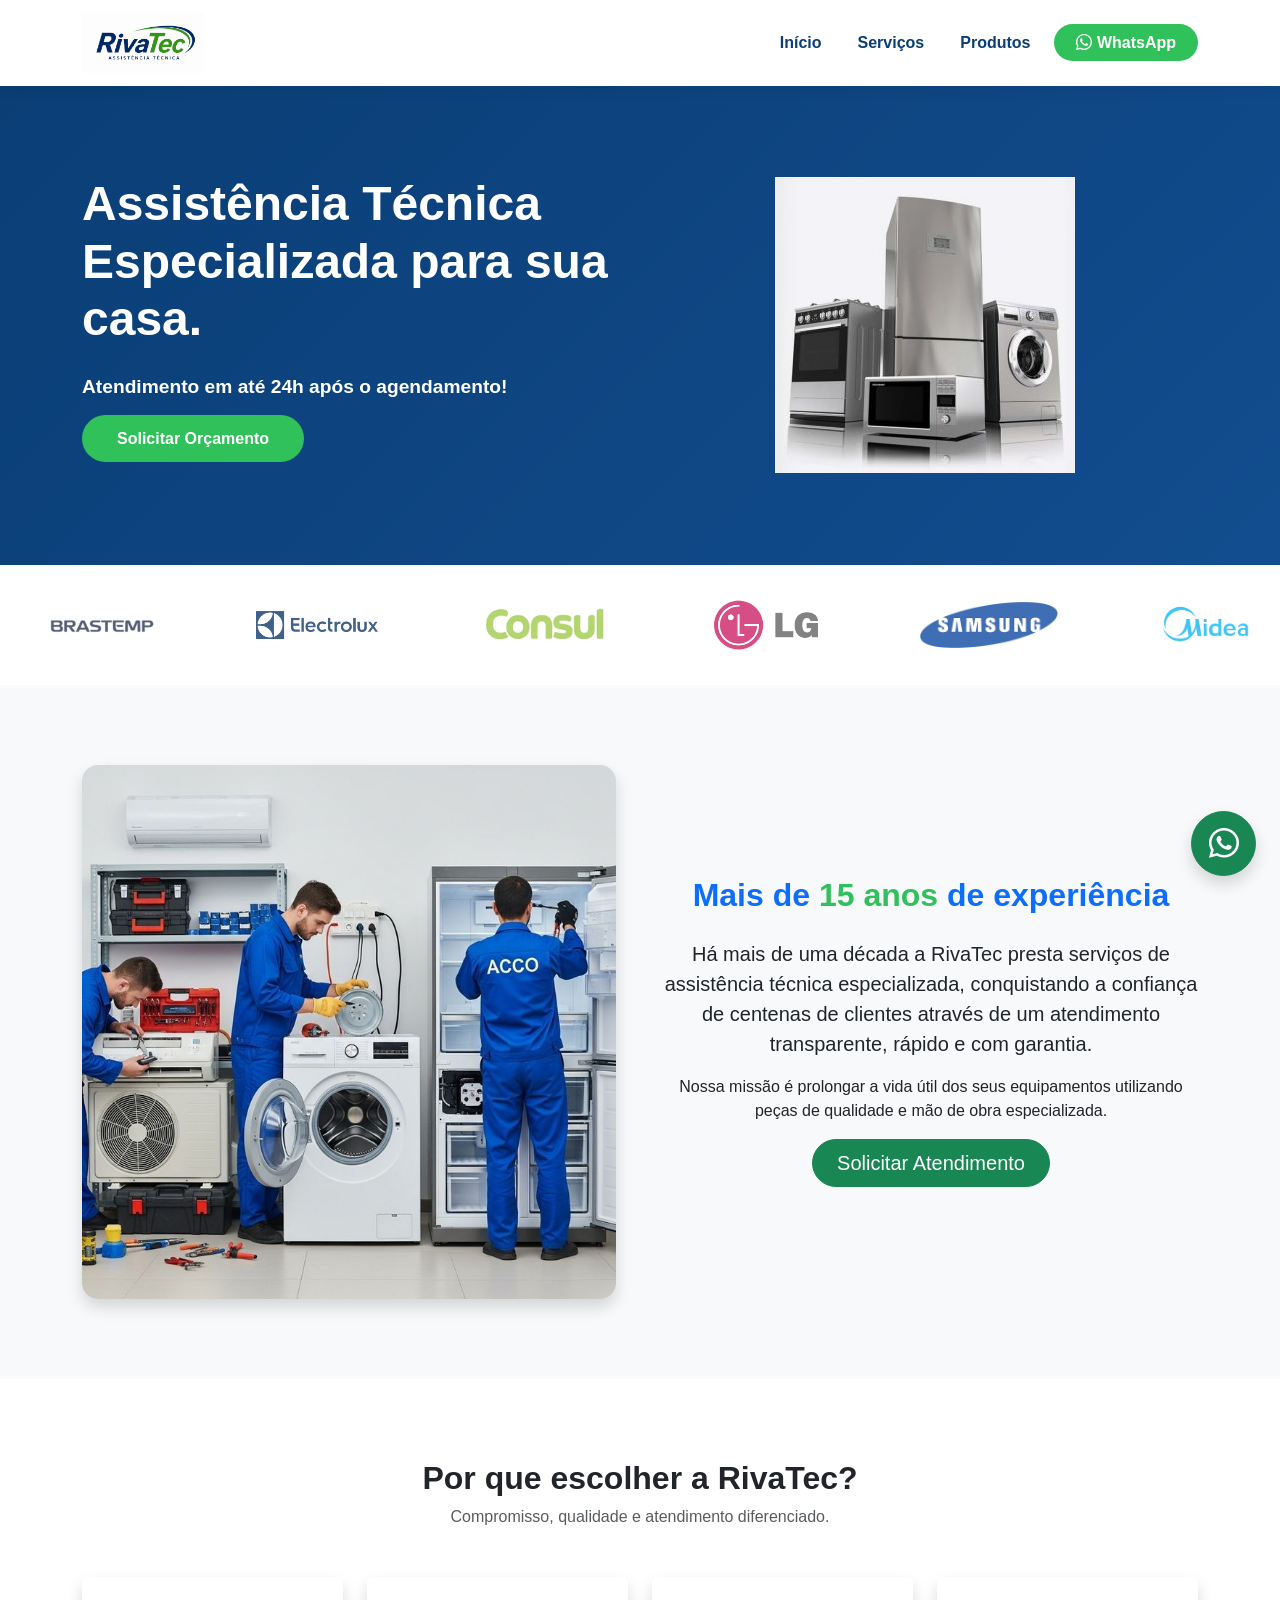
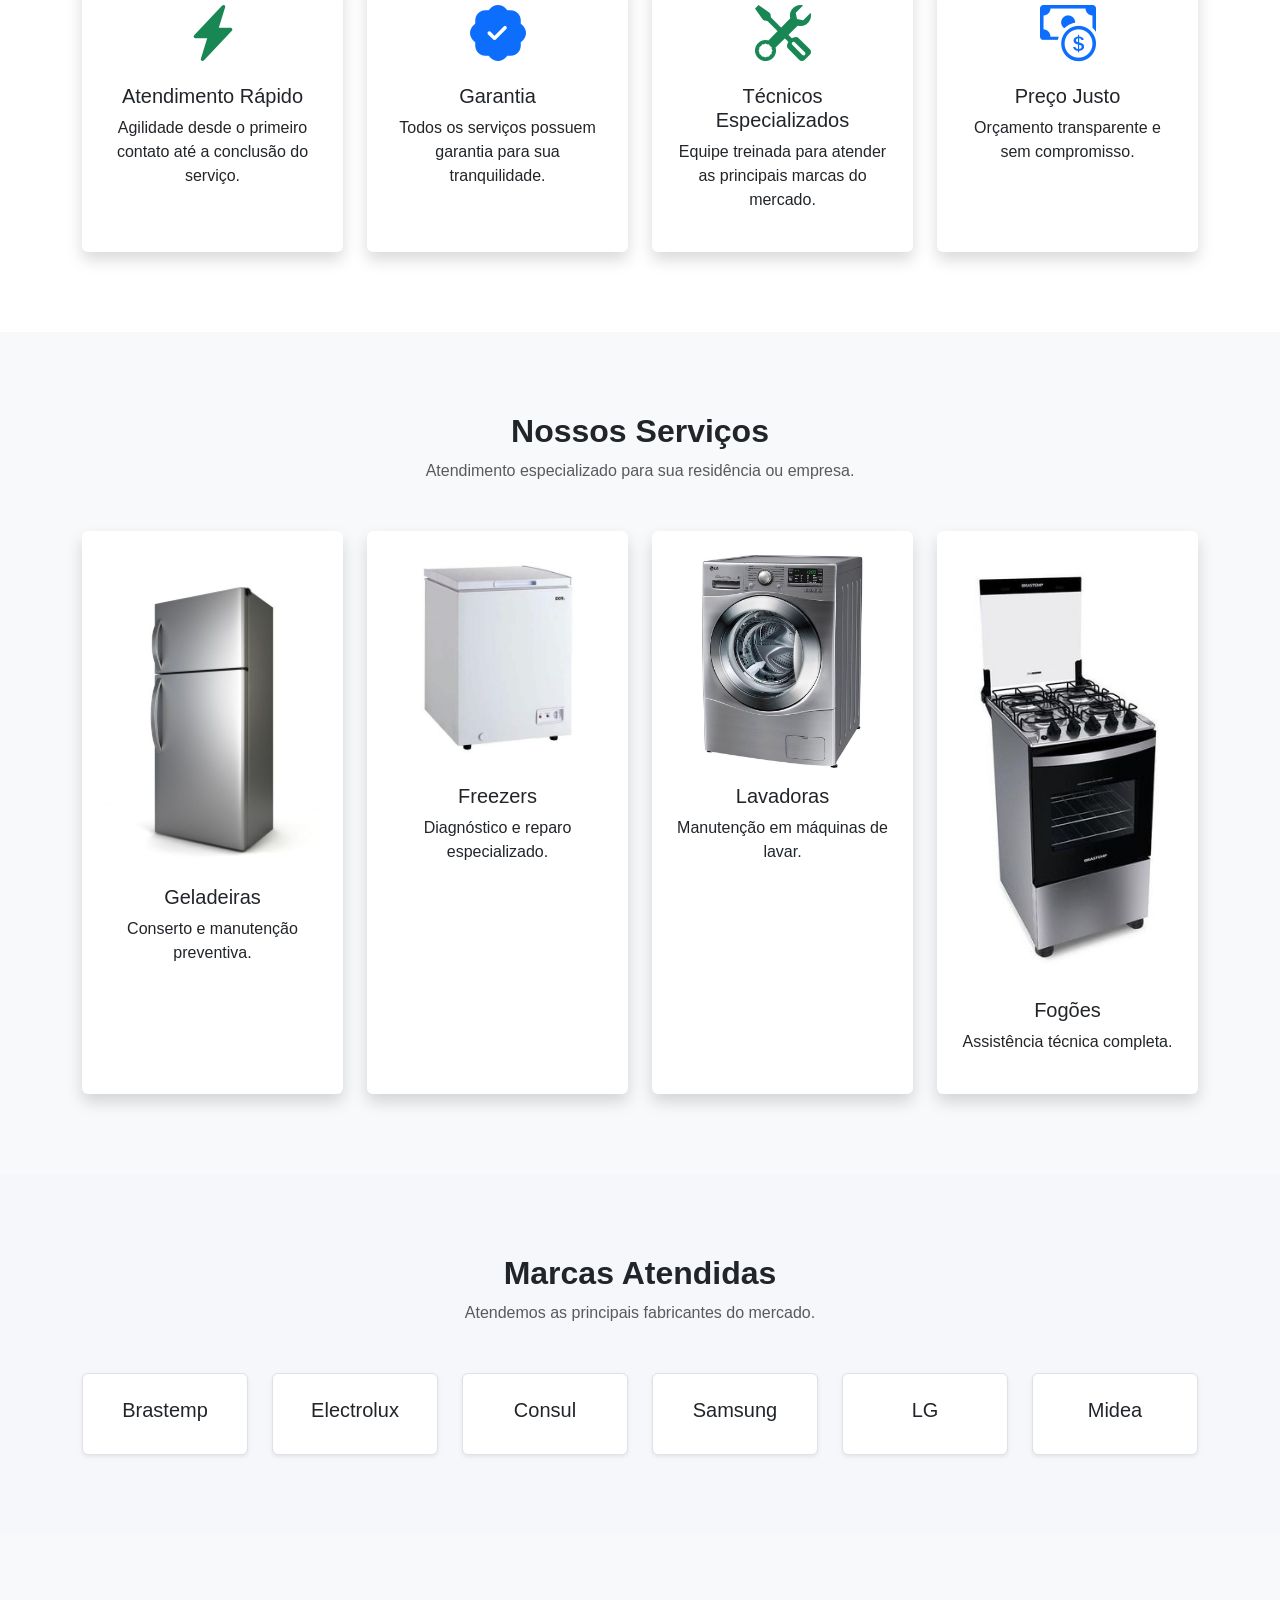
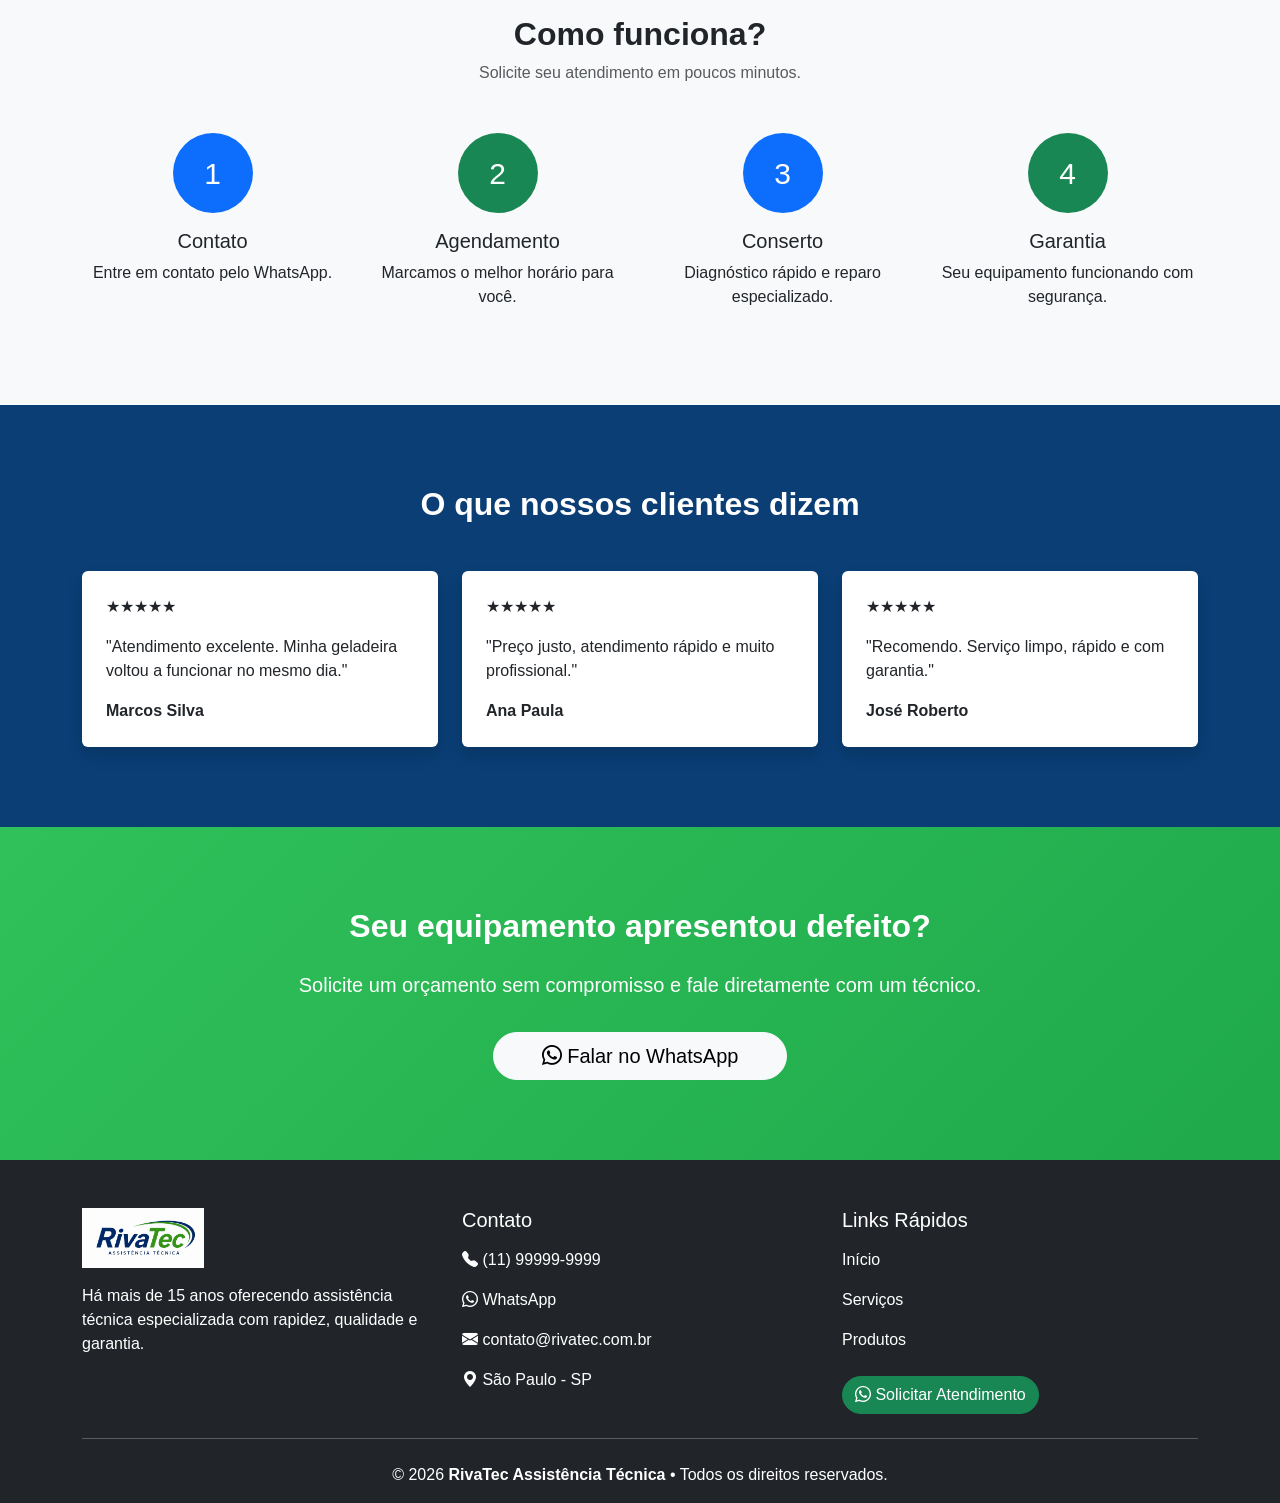
==== commit ca3c870c: "Add files via upload" ====
--- a/index.html
+++ b/index.html
@@ -4,599 +4,683 @@
 <head>
     <meta charset="UTF-8">
     <meta name="viewport" content="width=device-width, initial-scale=1">
-    <title>Planilha de Controle Financeiro</title>
-    <link href="https://cdn.jsdelivr.net/npm/bootstrap@5.3.2/dist/css/bootstrap.min.css" rel="stylesheet" media="print"
-        onload="this.media='all'">
-    <noscript>
-        <link href="https://cdn.jsdelivr.net/npm/bootstrap@5.3.2/dist/css/bootstrap.min.css" rel="stylesheet">
-    </noscript>
-    <link rel="stylesheet" href="style.css">
+    <title>RivaTec | Assistência Técnica Especializada</title>
+    <meta name="description"
+        content="Assistência Técnica Especializada em Geladeiras, Freezers, Lavadoras e Fogões. Mais de 15 anos de experiência.">
+    <link href="https://cdn.jsdelivr.net/npm/bootstrap@5.3.7/dist/css/bootstrap.min.css" rel="stylesheet">
+    <link rel="stylesheet" href="https://cdn.jsdelivr.net/npm/bootstrap-icons@1.13.1/font/bootstrap-icons.min.css">
+
+    <style>
+        html {
+            scroll-behavior: smooth;
+        }
+
+        body {
+            font-family: Arial, Helvetica, sans-serif;
+            padding-top: 85px;
+            background: #f8f9fa;
+        }
+
+        :root {
+
+            --azul: #0A3E75;
+            --verde: #30C15A;
+
+        }
+
+        .navbar {
+
+            background: #fff;
+            box-shadow: 0 2px 15px rgba(0, 0, 0, .08);
+
+        }
+
+        .nav-link {
+
+            font-weight: 600;
+            color: var(--azul) !important;
+            margin-left: 20px;
+
+        }
+
+        .nav-link:hover {
+
+            color: var(--verde) !important;
+
+        }
+
+        .btn-whats {
+
+            background: var(--verde);
+            color: #fff;
+            padding: 10px 22px;
+            border-radius: 30px;
+            text-decoration: none;
+            font-weight: bold;
+
+        }
+
+        .btn-whats:hover {
+
+            background: #28a84f;
+            color: #fff;
+
+        }
+
+        .hero {
+
+            padding: 90px 0;
+            background: linear-gradient(135deg, #0A3E75, #124d8f);
+            color: #fff;
+
+        }
+
+        .hero h1 {
+
+            font-size: 3rem;
+            font-weight: 700;
+
+        }
+
+        .hero p {
+
+            font-size: 1.2rem;
+            margin: 25px 0;
+
+        }
+
+        .btn-hero {
+
+            background: #30C15A;
+            color: #fff;
+            padding: 15px 35px;
+            border-radius: 40px;
+            font-weight: bold;
+            text-decoration: none;
+
+        }
+
+        .btn-hero:hover {
+
+            background: #2da850;
+            color: #fff;
+
+        }
+
+        .logo-slider {
+
+            overflow: hidden;
+            background: #fff;
+            padding: 25px 0;
+
+        }
+
+        .logo-track {
+
+            display: flex;
+            width: max-content;
+            animation: slide 25s linear infinite;
+
+        }
+
+        .logo-track img {
+
+            height: 70px;
+            margin: 0 50px;
+            opacity: .75;
+            transition: .3s;
+
+        }
+
+        .logo-track img:hover {
+
+            opacity: 1;
+
+        }
+
+        @keyframes slide {
+
+            0% {
+                transform: translateX(0);
+            }
+
+            100% {
+                transform: translateX(-50%);
+            }
+
+        }
+
+        section {
+
+            padding: 80px 0;
+
+        }
+    </style>
+
 </head>
-
 <body>
-    <!-- HERO -->
-    <section class="hero text-center">
-
-        <div class="container">
-            <p style="color: rgb(223, 10, 10);  font-size: 18px; font-weight: bold;">⚠️ Enquanto você lê isso, seu
-                dinheiro está indo embora.</p>
-            <h1>
-                Descubra para onde<br>
-                <span style="color:#22c55e; font-weight: bold;">REALMENTE está indo seu dinheiro</span><br>
-                e volte a dormir tranquilo(a).
-            </h1>
-            <p class="mt-4" style="font-size: 18px;">
-                Mais de <strong>1.847 usuários</strong> já assumiram o controle do dinheiro e pararam de viver no
-                vermelho.
+
+    <nav class="navbar navbar-expand-lg fixed-top">
+        <div class="container">
+            <a class="navbar-brand" href="#">
+                <img src="img/LogoRiva.png" height="60">
+            </a>
+
+            <button class="navbar-toggler" type="button" data-bs-toggle="collapse" data-bs-target="#menu">
+                <span class="navbar-toggler-icon"></span>
+            </button>
+
+            <div class="collapse navbar-collapse justify-content-end" id="menu">
+                <ul class="navbar-nav align-items-lg-center">
+                    <li class="nav-item">
+                        <a class="nav-link" href="#">Início</a>
+                    </li>
+                    <li class="nav-item">
+                        <a class="nav-link" href="#servicos">Serviços</a>
+                    </li>
+                    <li class="nav-item">
+                        <a class="nav-link" href="#produtos">Produtos</a>
+                    </li>
+                    <li class="nav-item ms-lg-3">
+
+                        <a href="https://wa.me/5511966294273" class="btn-whats">
+
+                            <i class="bi bi-whatsapp"></i>
+                            WhatsApp
+                        </a>
+                    </li>
+                </ul>
+            </div>
+        </div>
+    </nav>
+
+
+    <section class="hero">
+        <div class="container">
+            <div class="row align-items-center">
+                <div class="col-lg-6 mb-4">
+                    <h1>
+
+                        Assistência Técnica Especializada
+                        para sua casa.
+
+                    </h1>
+                    <p>
+                        <strong>Atendimento em até 24h após o agendamento!</strong>
+
+                    </p>
+                    <a href="https://wa.me/5511966294273" class="btn-hero">
+                        Solicitar Orçamento
+                    </a>
+                </div>
+
+                <div class="col-lg-6 text-center">
+                    <img src="img/unnamed-5-300x296.jpg" class="img-fluid">
+                </div>
+            </div>
+        </div>
+    </section>
+
+
+    <div class="logo-slider">
+        <div class="logo-track">
+            <img src="img/brastemp-logo_edit.png">
+
+            <img src="img/Electrolux-Logo.png">
+
+            <img src="img/consul_logo2.png">
+
+            <img src="img/lgLogo.png">
+
+            <img src="img/samsung2.png">
+
+            <img src="img/MideaLogo.png">
+
+            <img src="img/brastemp-logo_edit.png">
+
+            <img src="img/Electrolux-Logo.png">
+
+            <img src="img/consul_logo2.png">
+
+            <img src="img/lgLogo.png">
+
+            <img src="img/samsung2.png">
+
+            <img src="img/MideaLogo.png">
+        </div>
+    </div>
+
+    <!-- SOBRE -->
+    <section>
+        <div class="container">
+            <div class="row align-items-center text-center g-5">
+                <div class="col-lg-6">
+                    <img src="img/logologo.jpeg" class="img-fluid rounded-4 shadow">
+                </div>
+
+                <div class="col-lg-6">
+                    <h2 class="fw-bold text-primary mb-4">
+                        Mais de <span style="color:#30C15A;">15 anos</span> de experiência
+                    </h2>
+
+                    <p class="lead">
+                        Há mais de uma década a RivaTec presta serviços de assistência técnica especializada,
+                        conquistando a confiança de centenas de clientes através de um atendimento transparente, rápido
+                        e com garantia.
+                    </p>
+
+                    <p>
+                        Nossa missão é prolongar a vida útil dos seus equipamentos utilizando peças de qualidade e mão
+                        de obra especializada.
+                    </p>
+
+                    <a href="https://wa.me/5511966294273" class="btn btn-success btn-lg rounded-pill px-4">
+                        Solicitar Atendimento
+                    </a>
+                </div>
+            </div>
+        </div>
+    </section>
+
+    <!-- BENEFÍCIOS -->
+    <section style="background:#fff;">
+        <div class="container">
+            <div class="text-center mb-5">
+                <h2 class="fw-bold">
+                    Por que escolher a RivaTec?
+                </h2>
+                <p class="text-muted">
+                    Compromisso, qualidade e atendimento diferenciado.
+                </p>
+            </div>
+
+            <div class="row g-4">
+                <div class="col-md-3">
+                    <div class="card border-0 shadow h-100 text-center p-4">
+                        <div class="display-4 text-success mb-3">
+                            <i class="bi bi-lightning-charge-fill"></i>
+                        </div>
+
+                        <h5>Atendimento Rápido</h5>
+
+                        <p>
+                            Agilidade desde o primeiro contato até a conclusão do serviço.
+                        </p>
+                    </div>
+                </div>
+
+                <div class="col-md-3">
+                    <div class="card border-0 shadow h-100 text-center p-4">
+                        <div class="display-4 text-primary mb-3">
+                            <i class="bi bi-patch-check-fill"></i>
+                        </div>
+
+                        <h5>Garantia</h5>
+
+                        <p>
+                            Todos os serviços possuem garantia para sua tranquilidade.
+                        </p>
+
+                    </div>
+                </div>
+
+                <div class="col-md-3">
+                    <div class="card border-0 shadow h-100 text-center p-4">
+                        <div class="display-4 text-success mb-3">
+                            <i class="bi bi-tools"></i>
+                        </div>
+
+                        <h5>Técnicos Especializados</h5>
+
+                        <p>
+                            Equipe treinada para atender as principais marcas do mercado.
+                        </p>
+                    </div>
+                </div>
+
+                <div class="col-md-3">
+                    <div class="card border-0 shadow h-100 text-center p-4">
+                        <div class="display-4 text-primary mb-3">
+                            <i class="bi bi-cash-coin"></i>
+                        </div>
+
+                        <h5>Preço Justo</h5>
+
+                        <p>
+                            Orçamento transparente e sem compromisso.
+                        </p>
+                    </div>
+                </div>
+            </div>
+        </div>
+    </section>
+
+
+
+    <!-- SERVIÇOS -->
+
+    <section id="servicos">
+        <div class="container">
+            <div class="text-center mb-5">
+                <h2 class="fw-bold">
+                    Nossos Serviços
+                </h2>
+
+                <p class="text-muted">
+                    Atendimento especializado para sua residência ou empresa.
+                </p>
+
+            </div>
+            <div class="row g-4">
+                <div class="col-lg-3 col-md-6">
+                    <div class="card border-0 shadow text-center p-4 h-100">
+                        <img src="img/Geladeira.jpeg" class="img-fluid rounded mb-3">
+
+                        <h5>Geladeiras</h5>
+
+                        <p>
+                            Conserto e manutenção preventiva.
+                        </p>
+
+                    </div>
+                </div>
+
+                <div class="col-lg-3 col-md-6">
+                    <div class="card border-0 shadow text-center p-4 h-100">
+                        <img src="img/Freezer.jpeg" class="img-fluid rounded mb-3">
+
+                        <h5>Freezers</h5>
+
+                        <p>
+                            Diagnóstico e reparo especializado.
+                        </p>
+                    </div>
+                </div>
+
+                <div class="col-lg-3 col-md-6">
+                    <div class="card border-0 shadow text-center p-4 h-100">
+                        <img src="img/Lavadoura.jpeg" class="img-fluid rounded mb-3">
+
+                        <h5>Lavadoras</h5>
+
+                        <p>
+                            Manutenção em máquinas de lavar.
+                        </p>
+                    </div>
+                </div>
+
+                <div class="col-lg-3 col-md-6">
+                    <div class="card border-0 shadow text-center p-4 h-100">
+                        <img src="img/Fogoes.jpeg" class="img-fluid rounded mb-3">
+
+                        <h5>Fogões</h5>
+
+                        <p>
+                            Assistência técnica completa.
+                        </p>
+                    </div>
+                </div>
+            </div>
+        </div>
+    </section>
+
+    <!-- MARCAS -->
+
+    <section style="background:#f5f7fa;">
+        <div class="container">
+            <div class="text-center mb-5">
+                <h2 class="fw-bold">Marcas Atendidas</h2>
+
+                <p class="text-muted">
+                    Atendemos as principais fabricantes do mercado.
+                </p>
+            </div>
+
+            <div class="row text-center g-4">
+                <div class="col-6 col-md-2">
+                    <div class="border rounded bg-white shadow-sm py-4">
+
+                        <h5>Brastemp</h5>
+                    </div>
+                </div>
+
+                <div class="col-6 col-md-2">
+                    <div class="border rounded bg-white shadow-sm py-4">
+                        <h5>Electrolux</h5>
+                    </div>
+                </div>
+
+                <div class="col-6 col-md-2">
+                    <div class="border rounded bg-white shadow-sm py-4">
+                        <h5>Consul</h5>
+                    </div>
+                </div>
+
+                <div class="col-6 col-md-2">
+                    <div class="border rounded bg-white shadow-sm py-4">
+                        <h5>Samsung</h5>
+                    </div>
+                </div>
+
+                <div class="col-6 col-md-2">
+                    <div class="border rounded bg-white shadow-sm py-4">
+                        <h5>LG</h5>
+                    </div>
+                </div>
+
+                <div class="col-6 col-md-2">
+                    <div class="border rounded bg-white shadow-sm py-4">
+                        <h5>Midea</h5>
+                    </div>
+                </div>
+            </div>
+        </div>
+    </section>
+
+
+
+    <!-- COMO FUNCIONA -->
+
+    <section>
+        <div class="container">
+            <div class="text-center mb-5">
+
+                <h2 class="fw-bold">
+                    Como funciona?
+                </h2>
+
+                <p class="text-muted">
+                    Solicite seu atendimento em poucos minutos.
+                </p>
+
+            </div>
+
+            <div class="row g-4">
+                <div class="col-md-3">
+                    <div class="text-center">
+                        <div class="rounded-circle bg-primary text-white mx-auto d-flex align-items-center justify-content-center mb-3"
+                            style="width:80px;height:80px;font-size:30px;">
+                            1
+                        </div>
+
+                        <h5>Contato</h5>
+
+                        <p>Entre em contato pelo WhatsApp.</p>
+                    </div>
+                </div>
+
+                <div class="col-md-3">
+                    <div class="text-center">
+                        <div class="rounded-circle bg-success text-white mx-auto d-flex align-items-center justify-content-center mb-3"
+                            style="width:80px;height:80px;font-size:30px;">
+                            2
+                        </div>
+
+                        <h5>Agendamento</h5>
+
+                        <p>Marcamos o melhor horário para você.</p>
+                    </div>
+                </div>
+
+                <div class="col-md-3">
+
+                    <div class="text-center">
+
+                        <div class="rounded-circle bg-primary text-white mx-auto d-flex align-items-center justify-content-center mb-3"
+                            style="width:80px;height:80px;font-size:30px;">
+                            3
+                        </div>
+
+                        <h5>Conserto</h5>
+
+                        <p>Diagnóstico rápido e reparo especializado.</p>
+                    </div>
+                </div>
+
+                <div class="col-md-3">
+                    <div class="text-center">
+                        <div class="rounded-circle bg-success text-white mx-auto d-flex align-items-center justify-content-center mb-3"
+                            style="width:80px;height:80px;font-size:30px;">
+                            4
+                        </div>
+
+                        <h5>Garantia</h5>
+
+                        <p>Seu equipamento funcionando com segurança.</p>
+                    </div>
+                </div>
+            </div>
+        </div>
+    </section>
+
+
+
+    <!-- DEPOIMENTOS -->
+
+    <section style="background:#0A3E75;color:white;">
+        <div class="container">
+            <div class="text-center mb-5">
+
+                <h2 class="fw-bold">
+                    O que nossos clientes dizem
+                </h2>
+            </div>
+
+            <div class="row g-4">
+                <div class="col-md-4">
+                    <div class="bg-white text-dark rounded shadow p-4 h-100">
+                        ★★★★★
+
+                        <p class="mt-3">
+                            "Atendimento excelente. Minha geladeira voltou a funcionar no mesmo dia."
+                        </p>
+
+                        <strong>Marcos Silva</strong>
+
+                    </div>
+                </div>
+
+                <div class="col-md-4">
+                    <div class="bg-white text-dark rounded shadow p-4 h-100">
+                        ★★★★★
+
+                        <p class="mt-3">
+                            "Preço justo, atendimento rápido e muito profissional."
+                        </p>
+                        <strong>Ana Paula</strong>
+                    </div>
+                </div>
+
+                <div class="col-md-4">
+                    <div class="bg-white text-dark rounded shadow p-4 h-100">
+                        ★★★★★
+
+                        <p class="mt-3">
+                            "Recomendo. Serviço limpo, rápido e com garantia."
+                        </p>
+
+                        <strong>José Roberto</strong>
+                    </div>
+                </div>
+            </div>
+        </div>
+    </section>
+
+
+
+    <!-- CTA -->
+
+    <section style="background:linear-gradient(135deg,#30C15A,#1fa94b);color:white;">
+        <div class="container text-center">
+
+            <h2 class="fw-bold mb-4">
+                Seu equipamento apresentou defeito?
+            </h2>
+
+            <p class="lead">
+                Solicite um orçamento sem compromisso e fale diretamente com um técnico.
             </p>
-            <a href="#comprar" class="btn btn-main btn-lg mt-4">
-                ✓ Quero descobrir agora
+
+            <a href="https://wa.me/5511966294273" class="btn btn-light btn-lg rounded-pill px-5 mt-3">
+                <i class="bi bi-whatsapp"></i>
+                Falar no WhatsApp
             </a>
-            <p style="margin-top: 20px; font-size: 14px; color: #cfcfcf;">
-                ⏱️ <strong>Oferta termina em:</strong> <span id="countdown" class="countdown">23h59m58s</span> |
-                <strong>Enviamos em 2 minutos por e-mail</strong>
-            </p>
-        </div>
-    </section>
-
-
-    <!-- PROBLEMA -->
-    <section class="section section-light">
-
-        <div class="container text-center">
-            <h2 class="title">
-                Por que você sente que o dinheiro desaparece?
-            </h2>
-            <img src="/img/news.png" class="img-fluid planilha-img" alt="Demonstração da planilha" loading="lazy"
-                width="850" height="400" decoding="async">
-        </div>
-
-        <section class="pt-5">
-            <div class="container">
-                <div class="row justify-content-center">
-                    <div class="col-md-8">
-
-                        <p class="fs-4 fw-semibold">
-                            Pesquisa de 2025: <span style="color: rgb(223, 10, 10);">87% das pessoas não fazem ideia
-                                para onde vai o próprio dinheiro</span>.
-                            Você faz?
-                        </p>
-
-                        <p class="fs-5 mt-4">
-                            <strong style="font-size: larger;">O salário entra… e desaparece.</strong>
-                            <br><br>
-                            O mês nem acabou e a conta já está <span
-                                style="color: rgb(223, 10, 10); font-size: larger; font-weight: bold;">zerada.</span> Boletos chegando,
-                            cartão acumulando e a
-                            sensação de trabalhar muito sem ver o dinheiro sobrar.
-                            <br><br>
-
-                        <p class="fw-semibold fs-5 mt-2" style="color: #22c55e;">
-                            MAS TUDO ISSO PODE SER RESOLVIDO.
-                        </p>
-                        <p class="fs-5">
-                            Pessoas comuns, com salários como o seu, mudaram de situação usando uma função
-                            simples: o <strong style="font-size:larger">tomador de decisão</strong> da nossa planilha. Ele te diz na hora
-                            se você pode gastar, se deve economizar ou se está no limite e te dá controle total
-                            do seu dinheiro.
-                        </p>
-
-                    </div>
-                </div>
-            </div>
-        </section>
-    </section>
-
-
-    <!-- DEMONSTRAÇÃO -->
-    <section class="section new-section text-center">
-
-        <div class="container">
-            <h2 class="title">
-                Imagine ter controle total do seu dinheiro
-            </h2>
-            <img src="/img/analise-financeira.png" class="img-fluid planilha-img" alt="Demonstração da planilha"
-                loading="lazy" width="850" height="500" decoding="async">
-        </div>
-
-        <!-- BENEFÍCIOS -->
-        <section class="section">
-            <div class="container">
-                <div class="row g-4">
-                    <div class="col-md-3">
-                        <div class="card-custom">
-                            <h5>💰 Tomador de decisão inteligente</h5>
-                            <p>
-                                Saiba exatamente quando pode gastar ou economizar,
-                                evitando arrependimentos e dívidas impulsivas.
-                            </p>
-                        </div>
-                    </div>
-
-                    <div class="col-md-3">
-                        <div class="card-custom">
-                            <h5>📊 Visão 360º dos seus gastos</h5>
-                            <p>
-                                Veja todos os seus gastos organizados em um único lugar,
-                                com categorias claras e relatórios mensais automáticos.
-                            </p>
-                        </div>
-                    </div>
-
-                    <div class="col-md-3">
-                        <div class="card-custom">
-                            <h5>📉 Plano para acabar com dívidas</h5>
-                            <p>
-                                Crie um plano real e executável para eliminar suas dívidas,
-                                com metas alcançáveis e acompanhamento visual.
-                            </p>
-                        </div>
-                    </div>
-
-                    <div class="col-md-3">
-                        <div class="card-custom">
-                            <h5>🚀 Planeje e conquiste suas metas</h5>
-                            <p>
-                                Organize metas como viagens, carro ou casa própria,
-                                com projeções realistas e motivação constante.
-                            </p>
-                        </div>
-                    </div>
-                </div>
-            </div>
-        </section>
-    </section>
-
-    <!-- DEPOIMENTOS -->
-    <section class="section section-light">
-
-        <div class="container">
-            <h2 class="title text-center">
-                Quem usa recomenda
-            </h2>
-            <div class="carousel-wrapper">
-                <div class="carousel-track">
-                    <div class="depoimento">
-                        <div class="depoimento-header">
-                            <img src="/img/mariana.jpg" class="foto-depoimento" alt="Mariana A." loading="lazy"
-                                width="40" height="40" decoding="async">
-                            <div>
-                                <strong>Mariana A.</strong>
-                                <small style="color: #22c55e;">✓ verificado</small>
-                            </div>
-                        </div>
-                        <p>"Economizo R$ 850/mês agora. No primeiro mês já vi para onde meu dinheiro estava indo.
-                            Recomendo demais!"</p>
-                        <small style="color: #22c55e;">⭐⭐⭐⭐⭐</small>
-                    </div>
-                    <div class="depoimento">
-                        <div class="depoimento-header">
-                            <img src="/img/carlos.jpg" class="foto-depoimento" alt="Carlos S." loading="lazy" width="40"
-                                height="40" decoding="async">
-                            <div>
-                                <strong>Carlos S.</strong>
-                                <small style="color: #22c55e;">✓ verificado</small>
-                            </div>
-                        </div>
-                        <p>"Consegui pagar uma dívida de R$ 2.500 em 3 meses. A planilha me mostrou exatamente onde
-                            estavam meus vazamentos."</p>
-                        <small style="color: #22c55e;">⭐⭐⭐⭐⭐</small>
-                    </div>
-                    <div class="depoimento">
-                        <div class="depoimento-header">
-                            <img src="/img/fernanda.jpg" class="foto-depoimento" alt="Fernanda T." loading="lazy"
-                                width="40" height="40" decoding="async">
-                            <div>
-                                <strong>Fernanda T.</strong>
-                                <small style="color: #22c55e;">✓ verificado</small>
-                            </div>
-                        </div>
-                        <p>"Comprei a moto que sempre sonhei em 7 meses. Sem essa planilha seria impossível. Super
-                            recomendo!"</p>
-                        <small style="color: #22c55e;">⭐⭐⭐⭐⭐</small>
-                    </div>
-                    <div class="depoimento">
-                        <div class="depoimento-header">
-                            <img src="/img/Lucas.jpg" class="foto-depoimento" alt="Lucas O." loading="lazy" width="40"
-                                height="40" decoding="async">
-                            <div>
-                                <strong>Lucas O.</strong>
-                                <small style="color: #22c55e;">✓ verificado</small>
-                            </div>
-                        </div>
-                        <p>"Não sou tech, e ainda assim consegui usar em 5 minutos. Valeu cada centavo investido aqui."
-                        </p>
-                        <small style="color: #22c55e;">⭐⭐⭐⭐⭐</small>
-                    </div>
-                    <div class="depoimento">
-                        <div class="depoimento-header">
-                            <img src="/img/juliana.jpg" class="foto-depoimento" alt="Juliana M." loading="lazy"
-                                width="40" height="40" decoding="async">
-                            <div>
-                                <strong>Juliana M.</strong>
-                                <small style="color: #22c55e;">✓ verificado</small>
-                            </div>
-                        </div>
-                        <p>"Estou gerando R$ 1.200/mês em renda extra agora que enxergo melhor minhas contas. Mudou
-                            TUDO!"</p>
-                        <small style="color: #22c55e;">⭐⭐⭐⭐⭐</small>
-                    </div>
-                    <div class="depoimento">
-                        <div class="depoimento-header">
-                            <img src="/img/Rafael.jpg" class="foto-depoimento" alt="Rafael D." loading="lazy" width="40"
-                                height="40" decoding="async">
-                            <div>
-                                <strong>Rafael D.</strong>
-                                <small style="color: #22c55e;">✓ verificado</small>
-                            </div>
-                        </div>
-                        <p>"Eliminei R$ 3.200 em gastos desnecessários em um semestre. Agora tenho fundo de emergência
-                            de R$ 8k."</p>
-                        <small style="color: #22c55e;">⭐⭐⭐⭐⭐</small>
-                    </div>
-                </div>
-            </div>
-        </div>
-    </section>
-
-    <!-- GARANTIA -->
-    <section class="section" style="background: rgba(34, 197, 94, 0.1);">
-        <div class="container text-center">
-            <h2 class="title" style="color: #22c55e;">🛡️ GARANTIA DE 30 DIAS - RISCO ZERO</h2>
-            <p class="fs-5 mb-4">
-                Teste por 30 dias. Se não vir resultados, devolvemos <strong>100% do seu dinheiro</strong>.
-                <br><strong>Sem burocracia e sem pedir explicações.</strong>
-            </p>
-            <p style="font-size: 14px; color: #666;">
-                Você não corre risco nenhum – só está a um clique de tomar o controle das suas finanças.
-            </p>
-        </div>
-    </section>
-
-    <!-- URGÊNCIA -->
-    <section class="section bg-danger text-white text-center">
-        <div class="container">
-            <h2 class="title text-white" style="font-size: clamp(20px, 5vw, 32px);">⏰ OFERTA RELÂMPAGO - Termina em
-                <span id="countdown2" class="countdown">23h59m58s</span>
-            </h2>
-            <p class="fs-4 fw-bold mb-4" style="font-size: clamp(16px, 4vw, 24px);">
-                20% OFF exclusiva para os <strong>100 primeiros de hoje</strong> – promoção relâmpago
-            </p>
-            <p class="fs-5 mb-3" style="font-size: clamp(14px, 3.5vw, 18px);">Só <span
-                    style="background: rgba(0,0,0,0.3); padding: 5px 10px; border-radius: 5px;"><strong>17 vagas
-                        restantes</strong></span> nessa oferta exclusiva – quando acabar, volta ao preço normal</p>
-            <p class="mb-4" style="font-size: clamp(13px, 3vw, 16px);">
-                Depois disso, volta ao preço normal.
-            </p>
-            <a href="#comprar" class="btn btn-light btn-lg mt-3"
-                style="color: #f0f9f0;; font-weight: bold; width: 100%; max-width: 350px; font-size: clamp(12px, 3vw, 16px);">
-                🔥 APROVEITAR A OFERTA AGORA
-            </a>
-        </div>
-    </section>
-
-    <!-- DÚVIDAS -->
-    <section class="section new-section">
-        <div class="container" style="max-width:800px; margin:auto;">
-
-            <h2 class="title text-center">Dúvidas frequentes</h2>
-            <hr class="linha-titulo">
-
-            <div class="accordion" id="faq">
-                <div class="accordion-item">
-                    <h2 class="accordion-header">
-                        <button class="accordion-button" type="button" data-bs-toggle="collapse"
-                            data-bs-target="#pergunta1">
-                            A planilha funciona no celular?
-                        </button>
-                    </h2>
-                    <div id="pergunta1" class="accordion-collapse collapse show" data-bs-parent="#faq">
-                        <div class="accordion-body">
-                            Sim. Você pode usar em qualquer dispositivo com o Google Planilhas ou Excel.
-                        </div>
-                    </div>
-                </div>
-
-                <div class="accordion-item">
-                    <h2 class="accordion-header">
-                        <button class="accordion-button collapsed" type="button" data-bs-toggle="collapse"
-                            data-bs-target="#pergunta2">
-                            Preciso entender de Excel para usar a planilha?
-                        </button>
-                    </h2>
-                    <div id="pergunta2" class="accordion-collapse collapse" data-bs-parent="#faq">
-                        <div class="accordion-body">
-                            Não. A planilha foi criada para ser simples e intuitiva. Basta inserir suas informações.
-                        </div>
-                    </div>
-                </div>
-
-                <div class="accordion-item">
-                    <h2 class="accordion-header">
-                        <button class="accordion-button collapsed" type="button" data-bs-toggle="collapse"
-                            data-bs-target="#pergunta3">
-                            Como recebo a planilha após a compra?
-                        </button>
-                    </h2>
-                    <div id="pergunta3" class="accordion-collapse collapse" data-bs-parent="#faq">
-                        <div class="accordion-body">
-                            Após a confirmação do pagamento você recebe o link de download automaticamente por e-mail.
-                        </div>
-                    </div>
-                </div>
-
-                <div class="accordion-item">
-                    <h2 class="accordion-header">
-                        <button class="accordion-button collapsed" type="button" data-bs-toggle="collapse"
-                            data-bs-target="#pergunta4">
-                            Quanto tempo eu ganho ao usar a planilha?
-                        </button>
-                    </h2>
-                    <div id="pergunta4" class="accordion-collapse collapse" data-bs-parent="#faq">
-                        <div class="accordion-body">
-                            Muitas pessoas ganham 5-10 horas por mês de tempo livre. Não precisa gastar 30 minutos
-                            acompanhando
-                            gastos manualmente. A planilha automatiza tudo.
-                        </div>
-                    </div>
-                </div>
-
-                <div class="accordion-item">
-                    <h2 class="accordion-header">
-                        <button class="accordion-button collapsed" type="button" data-bs-toggle="collapse"
-                            data-bs-target="#pergunta5">
-                            Quanto dinheiro pessoas ganham usando isso?
-                        </button>
-                    </h2>
-                    <div id="pergunta5" class="accordion-collapse collapse" data-bs-parent="#faq">
-                        <div class="accordion-body">
-                            Depende de cada pessoa. A média dos nossos clientes economiza entre R$ 400-1.200/mês
-                            identificando gastos desnecessários e criando um plano real. Alguns ganham mais cortando
-                            despesas,
-                            outros ganham porque conseguem investir com mais clareza.
-                        </div>
-                    </div>
-                </div>
-
-                <div class="accordion-item">
-                    <h2 class="accordion-header">
-                        <button class="accordion-button collapsed" type="button" data-bs-toggle="collapse"
-                            data-bs-target="#pergunta6">
-                            O que é o tomador de decisão?
-                        </button>
-                    </h2>
-                    <div id="pergunta6" class="accordion-collapse collapse" data-bs-parent="#faq">
-                        <div class="accordion-body">
-                            È uma ferramenta inteligente que compara o seu saldo atual com suas metas. Ela responde:
-                            "Posso gastar R$ X agora?" O Tomador mostra se você pode, se deve poupar, ou se está perto
-                            do limite.
-                            Elimina decisões impulsivas.
-                        </div>
-                    </div>
-                </div>
-
-                <div class="accordion-item">
-                    <h2 class="accordion-header">
-                        <button class="accordion-button collapsed" type="button" data-bs-toggle="collapse"
-                            data-bs-target="#pergunta7">
-                            E se eu não conseguir acompanhar a planilha?
-                        </button>
-                    </h2>
-                    <div id="pergunta7" class="accordion-collapse collapse" data-bs-parent="#faq">
-                        <div class="accordion-body">
-                            Simples: você ativa a garantia de 30 dias e pede o reembolso. Mas 97% das pessoas que
-                            recebem
-                            a planilha conseguem usar. É tão simples quanto digitar dados em uma tabela.
-                        </div>
-                    </div>
-                </div>
-
-                <div class="accordion-item">
-                    <h2 class="accordion-header">
-                        <button class="accordion-button collapsed" type="button" data-bs-toggle="collapse"
-                            data-bs-target="#pergunta8">
-                            Posso usar em múltiplos dispositivos?
-                        </button>
-                    </h2>
-                    <div id="pergunta8" class="accordion-collapse collapse" data-bs-parent="#faq">
-                        <div class="accordion-body">
-                            Sim! Funciona em Google Planilhas (acesso de qualquer lugar do celular ou computador),
-                            Excel Desktop e Excel Web.
-                        </div>
-                    </div>
-                </div>
-
-            </div>
-        </div>
-    </section>
-
-
-    <!-- CTA FINAL -->
-    <section class="section bg-light" id="comprar">
-        <div class="container">
-
-            <h2 class="text-center mb-2">Escolha sua planilha (a maioria escolhe a Dinâmica)</h2>
-            <p class="text-center" style="color: #22c55e; font-weight: bold; margin-bottom: 10px;">⏰ Faltam apenas 17
-                vagas nesta promoção de 20% OFF</p>
-            <p class="text-center text-muted mb-5">✓ Garantia 30 dias | ✓  | ✓
-                Acesso permanente</p>
-
-            <div class="row justify-content-center">
-
-                <!-- PLANO BÁSICO -->
-                <div class="col-md-4 mb-4">
-                    <div class="plano-card text-center">
-                        <h4>Planilha Básica</h4>
-                        <p class="text-muted">Controle essencial</p>
-
-                        <div class="price">
-                            R$ 9,99
-                        </div>
-
-                        <ul class="lista-beneficios">
-                            <li>✓ Controle de receitas</li>
-                            <li>✓ Controle de despesas</li>
-                            <li>✓ Resumo mensal</li>
-                            <li>✓ Categorias de gastos</li>
-                        </ul>
-
-                        <a href="#" class="btn btn-outline-dark mt-3">
-                            Comprar agora
-                        </a>
-                        <p style="margin-top: 15px; font-size: 12px; color: #999;;">
-                            Bom para iniciantes
-                        </p>
-                    </div>
-                </div>
-
-                <!-- PLANO DINÂMICO -->
-                <div class="col-md-4 mb-4">
-                    <div class="plano-card destaque text-center">
-
-                        <span class="badge-plano">🏆 MAIS VENDIDO</span>
-                        <p style="color: #22c55e; font-weight: bold; margin-top: 10px; margin-bottom: 0;">⭐ Escolha
-                            popular dos clientes</p>
-
-                        <h4>Planilha Dinâmica</h4>
-                        <p class="text-muted">Melhor custo/benefício</p>
-
-                        <div class="price">
-                            <del style="font-size: 28px; color: #999;">R$ 29,99</del><br>R$ 23,99
-                        </div>
-                        <p style="color: #dc3545; font-weight: bold; margin-bottom: 20px;">Economize 20%!</p>
-
-                        <ul class="lista-beneficios">
-                            <li>✅ Tudo da planilha básica</li>
-                            <li>✅ Dashboard automático</li>
-                            <li>✅ Gráficos de gastos</li>
-                            <li>✅ Controle de metas</li>
-                            <li>✅ <strong>Tomador de decisão</strong></li>
-                        </ul>
-
-                        <a href="#" class="btn btn-dark mt-4" style="width: 100%; font-weight: bold; padding: 15px;">
-                            🔥 COMPRAR AGORA
-                        </a>
-                        <p style="margin-top: 15px; font-size: 12px; color: #666;">
-                            👥 54 pessoas compraram hoje
-                        </p>
-                    </div>
-                </div>
-
-                <!-- PLANO PREMIUM -->
-                <div class="col-md-4 mb-4">
-                    <div class="plano-card text-center">
-
-                        <h4>Planilha Premium</h4>
-                        <p class="text-muted">Controle financeiro completo</p>
-
-                        <div class="price">
-                            R$ 29,99
-                        </div>
-
-                        <ul class="lista-beneficios">
-                            <li>✓ Tudo da planilha dinâmica</li>
-                            <li>✓ Planejamento anual</li>
-                            <li>✓ Controle de investimentos</li>
-                            <li>✓ Simulador de compras</li>
-                        </ul>
-
-                        <a href="#" class="btn btn-outline-dark mt-3">
-                            Comprar agora
-                        </a>
-                        <p style="margin-top: 15px; font-size: 12px; color: #999;">
-                            Para quem quer tudo
-                        </p>
-                    </div>
-                </div>
-
-            </div>
-        </div>
-    </section>
-
-    <!-- ÚLTIMA CTA -->
-    <section class="section text-center"
-        style="background: linear-gradient(135deg, #0d0d0d 0%, #1a1a1a 100%); color: white;">
-        <div class="container">
-            <h2 style="font-size: clamp(24px, 6vw, 36px); font-weight: 800; margin-bottom: 15px; line-height: 1.2;">
-                Ainda está em dúvida?
-            </h2>
-            <p class="fs-5 mb-5">
-                Veja o que você estará recebendo hoje mesmo...
-            </p>
-
-            <div class="row justify-content-center mb-4 mb-md-5">
-                <div class="col-12 col-md-6" style="text-align: left; padding: 0 10px;">
-                    <div
-                        style="background: rgba(255,255,255,0.05); padding: 20px; border-radius: 10px; border-left: 4px solid #22c55e;">
-                        <p style="margin-bottom: 8px; font-size: clamp(12px, 3vw, 14px);"><strong>✓ Acesso
-                                imediato</strong> - Download em 2 minutos por
-                            e-mail</p>
-                        <p style="margin-bottom: 8px; font-size: clamp(12px, 3vw, 14px);"><strong>✓ Funciona
-                                offline</strong> - Use sem conexão com
-                            internet</p>
-                        <p style="margin-bottom: 0; font-size: clamp(12px, 3vw, 14px);"><strong>✓ Garantia de 30
-                                dias</strong> - Risco ZERO ao comprar</p>
-                    </div>
-                </div>
-            </div>
-
-            <div
-                style="background: rgba(34, 197, 94, 0.15); padding: clamp(20px, 4vw, 30px); border-radius: 15px; border: 2px solid #22c55e; margin-bottom: 30px; margin-left: 10px; margin-right: 10px;">
-                <p style="font-size: clamp(12px, 3vw, 14px); margin-bottom: 10px; color: #cfcfcf; font-weight: bolder;">Oferta especial hoje
-                </p>
-                <h3 style="color: #22c55e; font-weight: 800; margin-bottom: 15px; font-size: clamp(18px, 5vw, 24px);">
-                    20% OFF na Planilha Dinâmica + Garantia 30 dias
-                </h3>
-                <p style="color: #cfcfcf; margin-bottom: 20px; font-size: clamp(12px, 3vw, 14px); font-weight: bold;">
-                    Apenas <strong>17 vagas restantes</strong> nesta promoção
-                </p>
-                <a href="#comprar" class="btn btn-main btn-lg"
-                    style="padding: clamp(10px 15px, 3vw, 15px 50px); font-weight: bold; font-size: clamp(12px, 3vw, 16px); width: 100%; max-width: 350px;">
-                    ⏰ COMPRAR AGORA - OFERTA TERMINA HJ
-                </a>
-            </div>
-
-            <p style="font-size: clamp(11px, 2.5vw, 13px); color: #999; line-height: 1.5; font-weight: bolder;">
-                Investimento pequeno que vai gerar economia GRANDE no seu dia a dia.<br>
-                Não deixe para depois. Vagas limitadas nesta promoção.
-            </p>
-        </div>
-    </section>
-
-    <footer class="text-center">
-
-        © 2026 Hubex. Todos os direitos reservados
-
+        </div>
+    </section>
+
+    <!-- RODAPÉ -->
+    <footer class="bg-dark text-white pt-5 pb-3">
+        <div class="container">
+            <div class="row gy-4">
+                <div class="col-lg-4">
+                    <img src="img/LogoRiva.png" height="60" class="mb-3">
+
+                    <p>
+                        Há mais de 15 anos oferecendo assistência técnica especializada com rapidez, qualidade e
+                        garantia.
+                    </p>
+                </div>
+
+                <div class="col-lg-4">
+                    <h5 class="mb-3">Contato</h5>
+
+                    <p><i class="bi bi-telephone-fill"></i> (11) 99999-9999</p>
+                    <p><i class="bi bi-whatsapp"></i> WhatsApp</p>
+                    <p><i class="bi bi-envelope-fill"></i> contato@rivatec.com.br</p>
+                    <p><i class="bi bi-geo-alt-fill"></i> São Paulo - SP</p>
+                </div>
+
+                <div class="col-lg-4">
+                    <h5 class="mb-3">Links Rápidos</h5>
+
+                    <p><a href="#" class="text-white text-decoration-none">Início</a></p>
+                    <p><a href="#servicos" class="text-white text-decoration-none">Serviços</a></p>
+                    <p><a href="#produtos" class="text-white text-decoration-none">Produtos</a></p>
+                    <a href="https://wa.me/5511966294273" class="btn btn-success rounded-pill mt-2">
+
+                        <i class="bi bi-whatsapp"></i>
+                        Solicitar Atendimento
+                    </a>
+                </div>
+            </div>
+
+            <hr class="my-4">
+            <div class="text-center">
+                © 2026 <strong>RivaTec Assistência Técnica</strong> • Todos os direitos reservados.
+            </div>
+        </div>
     </footer>
 
-    <script src="https://cdn.jsdelivr.net/npm/bootstrap@5.3.2/dist/js/bootstrap.bundle.min.js" defer></script>
-
-    <script>
-        // simple countdown timer for two elements
-        function startCountdown(id, endTime) {
-            var el = document.getElementById(id);
-            if (!el) return;
-            function update() {
-                var now = new Date();
-                var diff = endTime - now;
-                if (diff <= 0) { el.textContent = '00h00m00s'; return; }
-                var h = Math.floor(diff / 3600000);
-                var m = Math.floor((diff % 3600000) / 60000);
-                var s = Math.floor((diff % 60000) / 1000);
-                el.textContent = String(h).padStart(2, '0') + 'h' +
-                    String(m).padStart(2, '0') + 'm' +
-                    String(s).padStart(2, '0') + 's';
-            }
-            update();
-            setInterval(update, 1000);
-        }
-        document.addEventListener('DOMContentLoaded', function () {
-            var target = new Date();
-            target.setHours(target.getHours() + 24);
-            startCountdown('countdown', target);
-            startCountdown('countdown2', target);
-        });
-    </script>
+
+    <!-- BOTÃO FLUTUANTE -->
+
+    <a href="https://wa.me/5511966294273"
+        class="position-fixed bottom-0 end-0 m-4 btn btn-success rounded-circle shadow"
+        style="width:65px;height:65px;font-size:30px;display:flex;align-items:center;justify-content:center;z-index:999;">
+        <i class="bi bi-whatsapp"></i>
+    </a>
+
+
+    <script src="https://cdn.jsdelivr.net/npm/bootstrap@5.3.7/dist/js/bootstrap.bundle.min.js"></script>
 </body>
-
 </html>
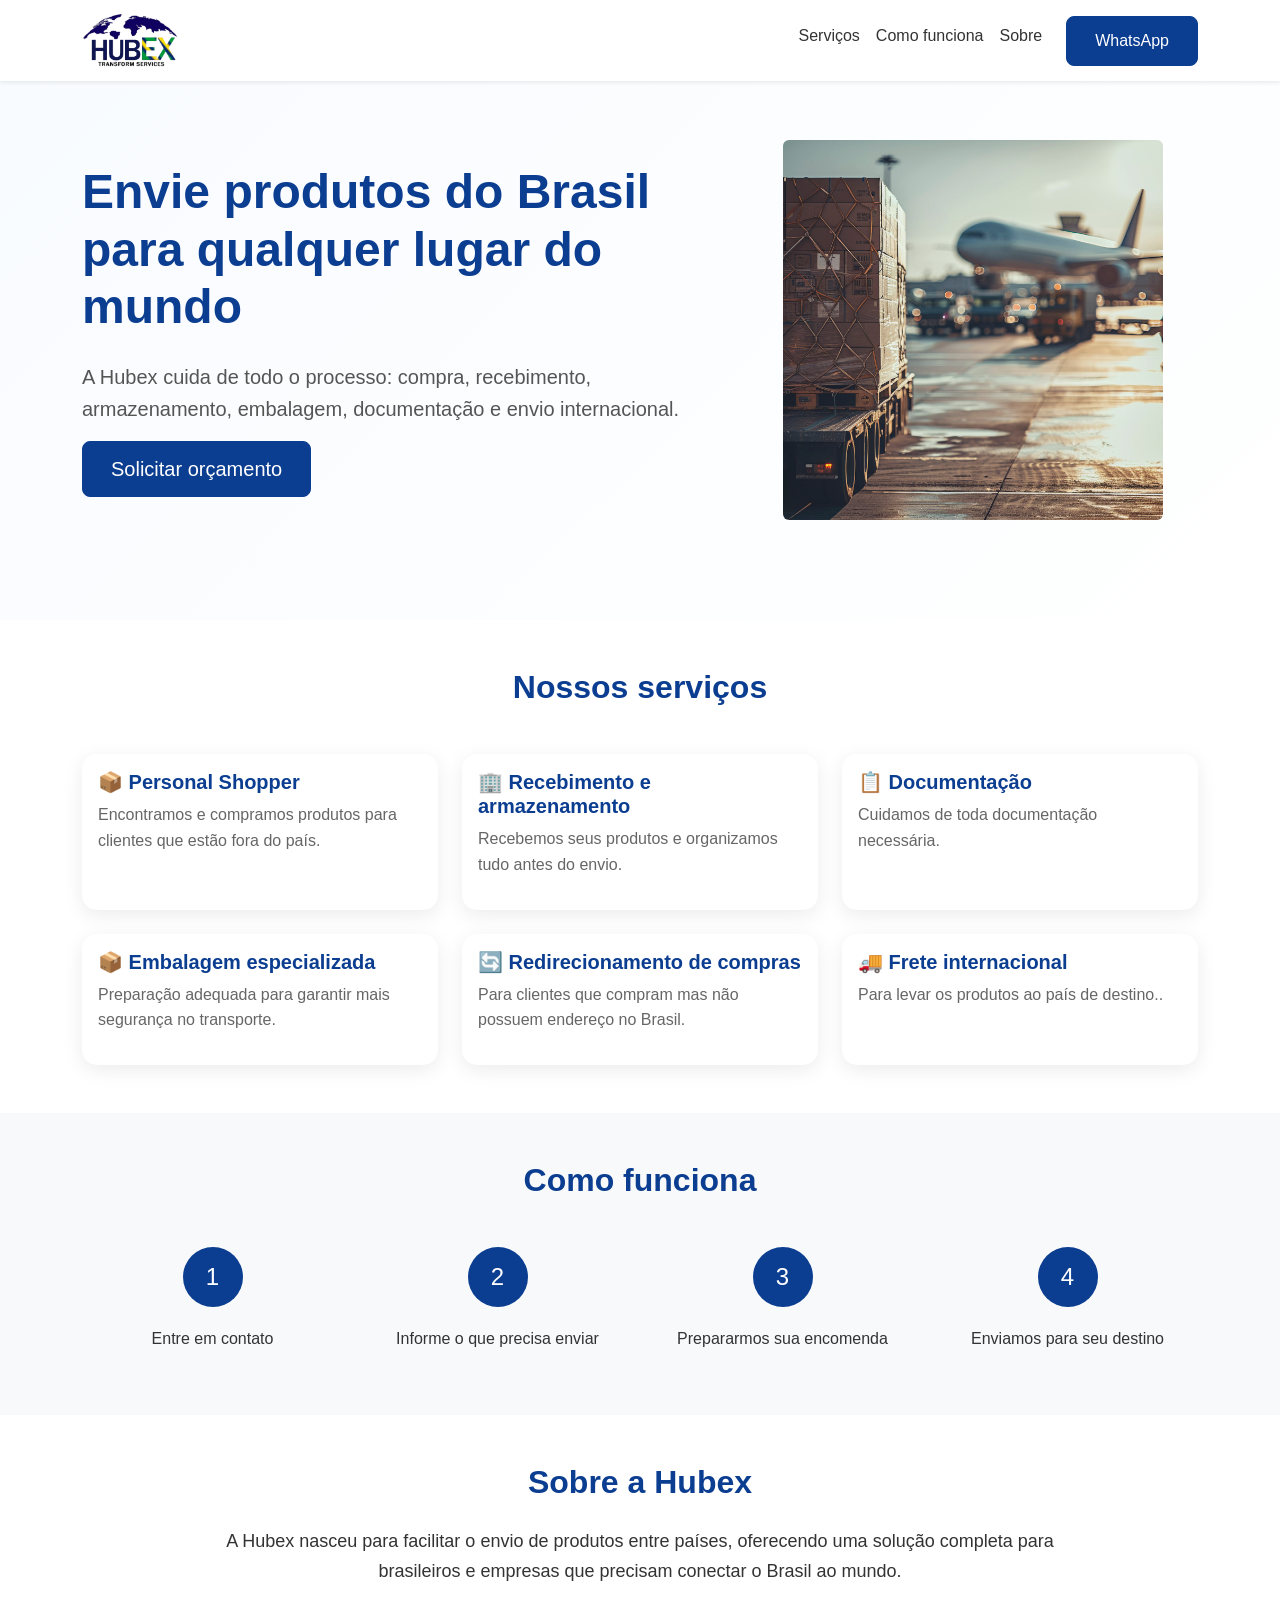
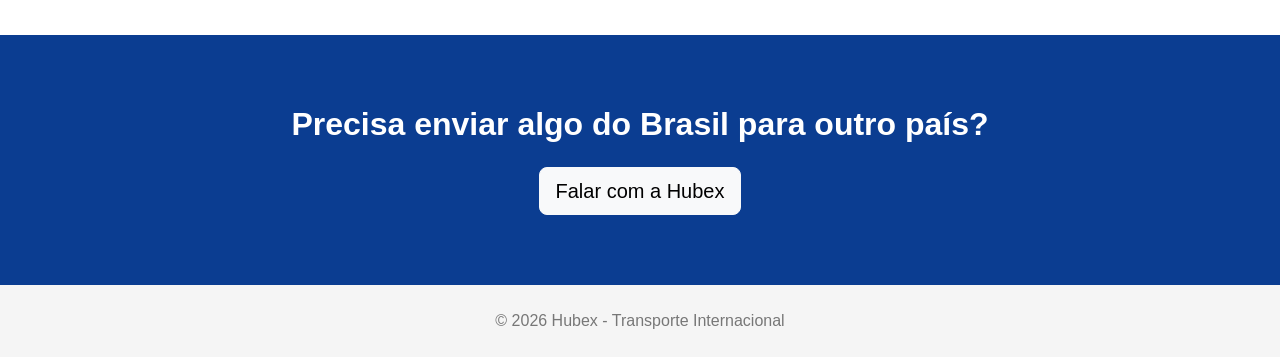
==== commit 40c245f7: "Add files via upload" ====
--- a/index.html
+++ b/index.html
@@ -1,191 +1,47 @@
 <!DOCTYPE html>
-<html lang="pt-br">
+<html lang="pt-BR">
 
 <head>
     <meta charset="UTF-8">
-    <meta name="viewport" content="width=device-width, initial-scale=1">
-    <title>RivaTec | Assistência Técnica Especializada</title>
+    <meta name="viewport" content="width=device-width, initial-scale=1.0">
+
+    <title>Hubex | Transporte Internacional</title>
     <meta name="description"
-        content="Assistência Técnica Especializada em Geladeiras, Freezers, Lavadoras e Fogões. Mais de 15 anos de experiência.">
-    <link href="https://cdn.jsdelivr.net/npm/bootstrap@5.3.7/dist/css/bootstrap.min.css" rel="stylesheet">
-    <link rel="stylesheet" href="https://cdn.jsdelivr.net/npm/bootstrap-icons@1.13.1/font/bootstrap-icons.min.css">
-
-    <style>
-        html {
-            scroll-behavior: smooth;
-        }
-
-        body {
-            font-family: Arial, Helvetica, sans-serif;
-            padding-top: 85px;
-            background: #f8f9fa;
-        }
-
-        :root {
-
-            --azul: #0A3E75;
-            --verde: #30C15A;
-
-        }
-
-        .navbar {
-
-            background: #fff;
-            box-shadow: 0 2px 15px rgba(0, 0, 0, .08);
-
-        }
-
-        .nav-link {
-
-            font-weight: 600;
-            color: var(--azul) !important;
-            margin-left: 20px;
-
-        }
-
-        .nav-link:hover {
-
-            color: var(--verde) !important;
-
-        }
-
-        .btn-whats {
-
-            background: var(--verde);
-            color: #fff;
-            padding: 10px 22px;
-            border-radius: 30px;
-            text-decoration: none;
-            font-weight: bold;
-
-        }
-
-        .btn-whats:hover {
-
-            background: #28a84f;
-            color: #fff;
-
-        }
-
-        .hero {
-
-            padding: 90px 0;
-            background: linear-gradient(135deg, #0A3E75, #124d8f);
-            color: #fff;
-
-        }
-
-        .hero h1 {
-
-            font-size: 3rem;
-            font-weight: 700;
-
-        }
-
-        .hero p {
-
-            font-size: 1.2rem;
-            margin: 25px 0;
-
-        }
-
-        .btn-hero {
-
-            background: #30C15A;
-            color: #fff;
-            padding: 15px 35px;
-            border-radius: 40px;
-            font-weight: bold;
-            text-decoration: none;
-
-        }
-
-        .btn-hero:hover {
-
-            background: #2da850;
-            color: #fff;
-
-        }
-
-        .logo-slider {
-
-            overflow: hidden;
-            background: #fff;
-            padding: 25px 0;
-
-        }
-
-        .logo-track {
-
-            display: flex;
-            width: max-content;
-            animation: slide 25s linear infinite;
-
-        }
-
-        .logo-track img {
-
-            height: 70px;
-            margin: 0 50px;
-            opacity: .75;
-            transition: .3s;
-
-        }
-
-        .logo-track img:hover {
-
-            opacity: 1;
-
-        }
-
-        @keyframes slide {
-
-            0% {
-                transform: translateX(0);
-            }
-
-            100% {
-                transform: translateX(-50%);
-            }
-
-        }
-
-        section {
-
-            padding: 80px 0;
-
-        }
-    </style>
-
+        content="A Hubex conecta o Brasil ao mundo com soluções de compra, armazenamento, embalagem e envio internacional.">
+    <link href="https://cdn.jsdelivr.net/npm/bootstrap@5.3.3/dist/css/bootstrap.min.css" rel="stylesheet">
+    <link rel="stylesheet" href="style.css">
 </head>
+
 <body>
-
-    <nav class="navbar navbar-expand-lg fixed-top">
+    <nav class="navbar navbar-expand-lg bg-white shadow-sm fixed-top">
         <div class="container">
+
             <a class="navbar-brand" href="#">
-                <img src="img/LogoRiva.png" height="60">
+                <img src="img/HUBEXbr.png" alt="Hubex" class="logo" height="55px" width="auto">
             </a>
 
             <button class="navbar-toggler" type="button" data-bs-toggle="collapse" data-bs-target="#menu">
                 <span class="navbar-toggler-icon"></span>
             </button>
 
-            <div class="collapse navbar-collapse justify-content-end" id="menu">
-                <ul class="navbar-nav align-items-lg-center">
-                    <li class="nav-item">
-                        <a class="nav-link" href="#">Início</a>
-                    </li>
+            <div class="collapse navbar-collapse" id="menu">
+
+                <ul class="navbar-nav ms-auto">
+
                     <li class="nav-item">
                         <a class="nav-link" href="#servicos">Serviços</a>
                     </li>
+
                     <li class="nav-item">
-                        <a class="nav-link" href="#produtos">Produtos</a>
+                        <a class="nav-link" href="#como-funciona">Como funciona</a>
                     </li>
-                    <li class="nav-item ms-lg-3">
-
-                        <a href="https://wa.me/5511966294273" class="btn-whats">
-
-                            <i class="bi bi-whatsapp"></i>
+
+                    <li class="nav-item">
+                        <a class="nav-link" href="#sobre">Sobre</a>
+                    </li>
+
+                    <li class="nav-item">
+                        <a class="btn btn-primary ms-lg-3" href="https://wa.me/5500000000000" target="_blank">
                             WhatsApp
                         </a>
                     </li>
@@ -195,492 +51,318 @@
     </nav>
 
 
+
+    <!-- HERO -->
     <section class="hero">
+
         <div class="container">
+
             <div class="row align-items-center">
-                <div class="col-lg-6 mb-4">
+
+                <div class="col-lg-7">
+
                     <h1>
-
-                        Assistência Técnica Especializada
-                        para sua casa.
-
+                        Envie produtos do Brasil para qualquer lugar do mundo
                     </h1>
+
                     <p>
-                        <strong>Atendimento em até 24h após o agendamento!</strong>
-
+                        A Hubex cuida de todo o processo:
+                        compra, recebimento, armazenamento,
+                        embalagem, documentação e envio internacional.
                     </p>
-                    <a href="https://wa.me/5511966294273" class="btn-hero">
-                        Solicitar Orçamento
+
+
+                    <a href="https://wa.me/5500000000000" target="_blank" class="btn btn-primary btn-lg">
+                        Solicitar orçamento
                     </a>
-                </div>
-
-                <div class="col-lg-6 text-center">
-                    <img src="img/unnamed-5-300x296.jpg" class="img-fluid">
-                </div>
+
+                </div>
+
+
+                <div class="col-lg-5 text-center">
+                    <img src="img/transport-logistics-concept.jpg" class="img-fluid rounded"
+                        alt="Transporte internacional">
+                </div>
+
             </div>
-        </div>
-    </section>
-
-
-    <div class="logo-slider">
-        <div class="logo-track">
-            <img src="img/brastemp-logo_edit.png">
-
-            <img src="img/Electrolux-Logo.png">
-
-            <img src="img/consul_logo2.png">
-
-            <img src="img/lgLogo.png">
-
-            <img src="img/samsung2.png">
-
-            <img src="img/MideaLogo.png">
-
-            <img src="img/brastemp-logo_edit.png">
-
-            <img src="img/Electrolux-Logo.png">
-
-            <img src="img/consul_logo2.png">
-
-            <img src="img/lgLogo.png">
-
-            <img src="img/samsung2.png">
-
-            <img src="img/MideaLogo.png">
-        </div>
-    </div>
+
+        </div>
+
+    </section>
+
+
+
+
+    <!-- SERVIÇOS -->
+    <section id="servicos" class="py-5">
+
+        <div class="container">
+
+            <h2 class="text-center mb-5">
+                Nossos serviços
+            </h2>
+
+
+            <div class="row g-4">
+
+
+                <div class="col-md-4">
+                    <div class="card service-card h-100">
+
+                        <div class="card-body">
+
+                            <h5>
+                                📦 Personal Shopper
+                            </h5>
+
+                            <p>
+                                Encontramos e compramos produtos para clientes que estão fora do país.
+                            </p>
+
+                        </div>
+
+                    </div>
+                </div>
+
+
+
+                <div class="col-md-4">
+                    <div class="card service-card h-100">
+
+                        <div class="card-body">
+
+                            <h5>
+                                🏢 Recebimento e armazenamento
+                            </h5>
+
+                            <p>
+                                Recebemos seus produtos e organizamos tudo antes do envio.
+                            </p>
+
+                        </div>
+
+                    </div>
+                </div>
+
+
+
+                <div class="col-md-4">
+                    <div class="card service-card h-100">
+
+                        <div class="card-body">
+
+                            <h5>
+                                📋 Documentação
+                            </h5>
+
+                            <p>
+                                Cuidamos de toda documentação necessária.
+                            </p>
+
+                        </div>
+
+                    </div>
+                </div>
+
+
+
+
+                <div class="col-md-4">
+
+                    <div class="card service-card h-100">
+
+                        <div class="card-body">
+
+                            <h5>
+                                📦 Embalagem especializada
+                            </h5>
+
+                            <p>
+                                Preparação adequada para garantir mais segurança no transporte.
+                            </p>
+
+                        </div>
+
+                    </div>
+
+                </div>
+
+
+
+                <div class="col-md-4">
+
+                    <div class="card service-card h-100">
+
+                        <div class="card-body">
+
+                            <h5>
+                                🔄 Redirecionamento de compras
+                            </h5>
+
+                            <p>
+                                Para clientes que compram mas não possuem endereço no Brasil.
+                            </p>
+
+                        </div>
+
+                    </div>
+
+                </div>
+
+
+
+                <div class="col-md-4">
+
+                    <div class="card service-card h-100">
+
+                        <div class="card-body">
+
+                            <h5>
+                                🚚 Frete internacional
+                            </h5>
+
+                            <p>
+                                Para levar os produtos ao país de destino..
+                            </p>
+
+                        </div>
+
+                    </div>
+
+                </div>
+
+
+
+            </div>
+
+        </div>
+
+    </section>
+
+
+
+
+
+    <!-- COMO FUNCIONA -->
+    <section id="como-funciona" class="bg-light py-5">
+
+        <div class="container">
+
+            <h2 class="text-center mb-5">
+                Como funciona
+            </h2>
+
+
+            <div class="row text-center">
+
+
+                <div class="col-md-3">
+
+                    <h3>1</h3>
+                    <p>Entre em contato</p>
+
+                </div>
+
+
+                <div class="col-md-3">
+
+                    <h3>2</h3>
+                    <p>Informe o que precisa enviar</p>
+
+                </div>
+
+
+                <div class="col-md-3">
+
+                    <h3>3</h3>
+                    <p>Prepararmos sua encomenda</p>
+
+                </div>
+
+
+                <div class="col-md-3">
+
+                    <h3>4</h3>
+                    <p>Enviamos para seu destino</p>
+
+                </div>
+
+
+            </div>
+
+
+        </div>
+
+    </section>
+
+
+
+
 
     <!-- SOBRE -->
-    <section>
-        <div class="container">
-            <div class="row align-items-center text-center g-5">
-                <div class="col-lg-6">
-                    <img src="img/logologo.jpeg" class="img-fluid rounded-4 shadow">
-                </div>
-
-                <div class="col-lg-6">
-                    <h2 class="fw-bold text-primary mb-4">
-                        Mais de <span style="color:#30C15A;">15 anos</span> de experiência
-                    </h2>
-
-                    <p class="lead">
-                        Há mais de uma década a RivaTec presta serviços de assistência técnica especializada,
-                        conquistando a confiança de centenas de clientes através de um atendimento transparente, rápido
-                        e com garantia.
-                    </p>
-
-                    <p>
-                        Nossa missão é prolongar a vida útil dos seus equipamentos utilizando peças de qualidade e mão
-                        de obra especializada.
-                    </p>
-
-                    <a href="https://wa.me/5511966294273" class="btn btn-success btn-lg rounded-pill px-4">
-                        Solicitar Atendimento
-                    </a>
-                </div>
-            </div>
-        </div>
-    </section>
-
-    <!-- BENEFÍCIOS -->
-    <section style="background:#fff;">
-        <div class="container">
-            <div class="text-center mb-5">
-                <h2 class="fw-bold">
-                    Por que escolher a RivaTec?
-                </h2>
-                <p class="text-muted">
-                    Compromisso, qualidade e atendimento diferenciado.
-                </p>
-            </div>
-
-            <div class="row g-4">
-                <div class="col-md-3">
-                    <div class="card border-0 shadow h-100 text-center p-4">
-                        <div class="display-4 text-success mb-3">
-                            <i class="bi bi-lightning-charge-fill"></i>
-                        </div>
-
-                        <h5>Atendimento Rápido</h5>
-
-                        <p>
-                            Agilidade desde o primeiro contato até a conclusão do serviço.
-                        </p>
-                    </div>
-                </div>
-
-                <div class="col-md-3">
-                    <div class="card border-0 shadow h-100 text-center p-4">
-                        <div class="display-4 text-primary mb-3">
-                            <i class="bi bi-patch-check-fill"></i>
-                        </div>
-
-                        <h5>Garantia</h5>
-
-                        <p>
-                            Todos os serviços possuem garantia para sua tranquilidade.
-                        </p>
-
-                    </div>
-                </div>
-
-                <div class="col-md-3">
-                    <div class="card border-0 shadow h-100 text-center p-4">
-                        <div class="display-4 text-success mb-3">
-                            <i class="bi bi-tools"></i>
-                        </div>
-
-                        <h5>Técnicos Especializados</h5>
-
-                        <p>
-                            Equipe treinada para atender as principais marcas do mercado.
-                        </p>
-                    </div>
-                </div>
-
-                <div class="col-md-3">
-                    <div class="card border-0 shadow h-100 text-center p-4">
-                        <div class="display-4 text-primary mb-3">
-                            <i class="bi bi-cash-coin"></i>
-                        </div>
-
-                        <h5>Preço Justo</h5>
-
-                        <p>
-                            Orçamento transparente e sem compromisso.
-                        </p>
-                    </div>
-                </div>
-            </div>
-        </div>
-    </section>
-
-
-
-    <!-- SERVIÇOS -->
-
-    <section id="servicos">
-        <div class="container">
-            <div class="text-center mb-5">
-                <h2 class="fw-bold">
-                    Nossos Serviços
-                </h2>
-
-                <p class="text-muted">
-                    Atendimento especializado para sua residência ou empresa.
-                </p>
-
-            </div>
-            <div class="row g-4">
-                <div class="col-lg-3 col-md-6">
-                    <div class="card border-0 shadow text-center p-4 h-100">
-                        <img src="img/Geladeira.jpeg" class="img-fluid rounded mb-3">
-
-                        <h5>Geladeiras</h5>
-
-                        <p>
-                            Conserto e manutenção preventiva.
-                        </p>
-
-                    </div>
-                </div>
-
-                <div class="col-lg-3 col-md-6">
-                    <div class="card border-0 shadow text-center p-4 h-100">
-                        <img src="img/Freezer.jpeg" class="img-fluid rounded mb-3">
-
-                        <h5>Freezers</h5>
-
-                        <p>
-                            Diagnóstico e reparo especializado.
-                        </p>
-                    </div>
-                </div>
-
-                <div class="col-lg-3 col-md-6">
-                    <div class="card border-0 shadow text-center p-4 h-100">
-                        <img src="img/Lavadoura.jpeg" class="img-fluid rounded mb-3">
-
-                        <h5>Lavadoras</h5>
-
-                        <p>
-                            Manutenção em máquinas de lavar.
-                        </p>
-                    </div>
-                </div>
-
-                <div class="col-lg-3 col-md-6">
-                    <div class="card border-0 shadow text-center p-4 h-100">
-                        <img src="img/Fogoes.jpeg" class="img-fluid rounded mb-3">
-
-                        <h5>Fogões</h5>
-
-                        <p>
-                            Assistência técnica completa.
-                        </p>
-                    </div>
-                </div>
-            </div>
-        </div>
-    </section>
-
-    <!-- MARCAS -->
-
-    <section style="background:#f5f7fa;">
-        <div class="container">
-            <div class="text-center mb-5">
-                <h2 class="fw-bold">Marcas Atendidas</h2>
-
-                <p class="text-muted">
-                    Atendemos as principais fabricantes do mercado.
-                </p>
-            </div>
-
-            <div class="row text-center g-4">
-                <div class="col-6 col-md-2">
-                    <div class="border rounded bg-white shadow-sm py-4">
-
-                        <h5>Brastemp</h5>
-                    </div>
-                </div>
-
-                <div class="col-6 col-md-2">
-                    <div class="border rounded bg-white shadow-sm py-4">
-                        <h5>Electrolux</h5>
-                    </div>
-                </div>
-
-                <div class="col-6 col-md-2">
-                    <div class="border rounded bg-white shadow-sm py-4">
-                        <h5>Consul</h5>
-                    </div>
-                </div>
-
-                <div class="col-6 col-md-2">
-                    <div class="border rounded bg-white shadow-sm py-4">
-                        <h5>Samsung</h5>
-                    </div>
-                </div>
-
-                <div class="col-6 col-md-2">
-                    <div class="border rounded bg-white shadow-sm py-4">
-                        <h5>LG</h5>
-                    </div>
-                </div>
-
-                <div class="col-6 col-md-2">
-                    <div class="border rounded bg-white shadow-sm py-4">
-                        <h5>Midea</h5>
-                    </div>
-                </div>
-            </div>
-        </div>
-    </section>
-
-
-
-    <!-- COMO FUNCIONA -->
-
-    <section>
-        <div class="container">
-            <div class="text-center mb-5">
-
-                <h2 class="fw-bold">
-                    Como funciona?
-                </h2>
-
-                <p class="text-muted">
-                    Solicite seu atendimento em poucos minutos.
-                </p>
-
-            </div>
-
-            <div class="row g-4">
-                <div class="col-md-3">
-                    <div class="text-center">
-                        <div class="rounded-circle bg-primary text-white mx-auto d-flex align-items-center justify-content-center mb-3"
-                            style="width:80px;height:80px;font-size:30px;">
-                            1
-                        </div>
-
-                        <h5>Contato</h5>
-
-                        <p>Entre em contato pelo WhatsApp.</p>
-                    </div>
-                </div>
-
-                <div class="col-md-3">
-                    <div class="text-center">
-                        <div class="rounded-circle bg-success text-white mx-auto d-flex align-items-center justify-content-center mb-3"
-                            style="width:80px;height:80px;font-size:30px;">
-                            2
-                        </div>
-
-                        <h5>Agendamento</h5>
-
-                        <p>Marcamos o melhor horário para você.</p>
-                    </div>
-                </div>
-
-                <div class="col-md-3">
-
-                    <div class="text-center">
-
-                        <div class="rounded-circle bg-primary text-white mx-auto d-flex align-items-center justify-content-center mb-3"
-                            style="width:80px;height:80px;font-size:30px;">
-                            3
-                        </div>
-
-                        <h5>Conserto</h5>
-
-                        <p>Diagnóstico rápido e reparo especializado.</p>
-                    </div>
-                </div>
-
-                <div class="col-md-3">
-                    <div class="text-center">
-                        <div class="rounded-circle bg-success text-white mx-auto d-flex align-items-center justify-content-center mb-3"
-                            style="width:80px;height:80px;font-size:30px;">
-                            4
-                        </div>
-
-                        <h5>Garantia</h5>
-
-                        <p>Seu equipamento funcionando com segurança.</p>
-                    </div>
-                </div>
-            </div>
-        </div>
-    </section>
-
-
-
-    <!-- DEPOIMENTOS -->
-
-    <section style="background:#0A3E75;color:white;">
-        <div class="container">
-            <div class="text-center mb-5">
-
-                <h2 class="fw-bold">
-                    O que nossos clientes dizem
-                </h2>
-            </div>
-
-            <div class="row g-4">
-                <div class="col-md-4">
-                    <div class="bg-white text-dark rounded shadow p-4 h-100">
-                        ★★★★★
-
-                        <p class="mt-3">
-                            "Atendimento excelente. Minha geladeira voltou a funcionar no mesmo dia."
-                        </p>
-
-                        <strong>Marcos Silva</strong>
-
-                    </div>
-                </div>
-
-                <div class="col-md-4">
-                    <div class="bg-white text-dark rounded shadow p-4 h-100">
-                        ★★★★★
-
-                        <p class="mt-3">
-                            "Preço justo, atendimento rápido e muito profissional."
-                        </p>
-                        <strong>Ana Paula</strong>
-                    </div>
-                </div>
-
-                <div class="col-md-4">
-                    <div class="bg-white text-dark rounded shadow p-4 h-100">
-                        ★★★★★
-
-                        <p class="mt-3">
-                            "Recomendo. Serviço limpo, rápido e com garantia."
-                        </p>
-
-                        <strong>José Roberto</strong>
-                    </div>
-                </div>
-            </div>
-        </div>
-    </section>
-
-
-
-    <!-- CTA -->
-
-    <section style="background:linear-gradient(135deg,#30C15A,#1fa94b);color:white;">
+
+    <section id="sobre" class="py-5">
+
         <div class="container text-center">
 
-            <h2 class="fw-bold mb-4">
-                Seu equipamento apresentou defeito?
+
+            <h2>
+                Sobre a Hubex
             </h2>
 
-            <p class="lead">
-                Solicite um orçamento sem compromisso e fale diretamente com um técnico.
+
+            <p class="mt-4">
+
+                A Hubex nasceu para facilitar o envio de produtos entre países,
+                oferecendo uma solução completa para brasileiros e empresas
+                que precisam conectar o Brasil ao mundo.
+
             </p>
 
-            <a href="https://wa.me/5511966294273" class="btn btn-light btn-lg rounded-pill px-5 mt-3">
-                <i class="bi bi-whatsapp"></i>
-                Falar no WhatsApp
+
+        </div>
+
+    </section>
+
+
+
+
+    <!-- CTA FINAL -->
+
+    <section class="cta">
+
+        <div class="container text-center">
+
+            <h2>
+                Precisa enviar algo do Brasil para outro país?
+            </h2>
+
+
+            <a href="https://wa.me/5500000000000" target="_blank" class="btn btn-light btn-lg mt-3">
+
+                Falar com a Hubex
+
             </a>
-        </div>
-    </section>
-
-    <!-- RODAPÉ -->
-    <footer class="bg-dark text-white pt-5 pb-3">
-        <div class="container">
-            <div class="row gy-4">
-                <div class="col-lg-4">
-                    <img src="img/LogoRiva.png" height="60" class="mb-3">
-
-                    <p>
-                        Há mais de 15 anos oferecendo assistência técnica especializada com rapidez, qualidade e
-                        garantia.
-                    </p>
-                </div>
-
-                <div class="col-lg-4">
-                    <h5 class="mb-3">Contato</h5>
-
-                    <p><i class="bi bi-telephone-fill"></i> (11) 99999-9999</p>
-                    <p><i class="bi bi-whatsapp"></i> WhatsApp</p>
-                    <p><i class="bi bi-envelope-fill"></i> contato@rivatec.com.br</p>
-                    <p><i class="bi bi-geo-alt-fill"></i> São Paulo - SP</p>
-                </div>
-
-                <div class="col-lg-4">
-                    <h5 class="mb-3">Links Rápidos</h5>
-
-                    <p><a href="#" class="text-white text-decoration-none">Início</a></p>
-                    <p><a href="#servicos" class="text-white text-decoration-none">Serviços</a></p>
-                    <p><a href="#produtos" class="text-white text-decoration-none">Produtos</a></p>
-                    <a href="https://wa.me/5511966294273" class="btn btn-success rounded-pill mt-2">
-
-                        <i class="bi bi-whatsapp"></i>
-                        Solicitar Atendimento
-                    </a>
-                </div>
-            </div>
-
-            <hr class="my-4">
-            <div class="text-center">
-                © 2026 <strong>RivaTec Assistência Técnica</strong> • Todos os direitos reservados.
-            </div>
-        </div>
+
+
+        </div>
+
+    </section>
+
+
+
+
+    <footer class="py-4 text-center">
+
+        <p class="mb-0">
+            © 2026 Hubex - Transporte Internacional
+        </p>
+
     </footer>
 
-
-    <!-- BOTÃO FLUTUANTE -->
-
-    <a href="https://wa.me/5511966294273"
-        class="position-fixed bottom-0 end-0 m-4 btn btn-success rounded-circle shadow"
-        style="width:65px;height:65px;font-size:30px;display:flex;align-items:center;justify-content:center;z-index:999;">
-        <i class="bi bi-whatsapp"></i>
-    </a>
-
-
-    <script src="https://cdn.jsdelivr.net/npm/bootstrap@5.3.7/dist/js/bootstrap.bundle.min.js"></script>
+    <script src="https://cdn.jsdelivr.net/npm/bootstrap@5.3.3/dist/js/bootstrap.bundle.min.js"></script>
+    <script src="script.js"></script>
+
 </body>
+
 </html>
--- a/style.css
+++ b/style.css
@@ -0,0 +1,278 @@
+/* CONFIGURAÇÕES GERAIS */
+
+body {
+    font-family: 'Segoe UI', Arial, sans-serif;
+    color: #333;
+}
+
+html {
+    scroll-behavior: smooth;
+}
+
+section {
+    scroll-margin-top: 80px;
+}
+
+
+
+/* NAVBAR */
+
+.navbar-brand {
+    font-size: 28px;
+    letter-spacing: 1px;
+    color: #0b3d91;
+}
+
+
+.nav-link {
+    font-weight: 500;
+    color: #333;
+}
+
+
+.nav-link:hover {
+    color: #0b3d91;
+}
+
+
+
+/* BOTÕES */
+
+.btn-primary {
+    background-color: #0b3d91;
+    border-color: #0b3d91;
+    padding: 12px 28px;
+    border-radius: 8px;
+}
+
+
+.btn-primary:hover {
+    background-color: #082c68;
+    border-color: #082c68;
+}
+
+
+
+/* HERO */
+
+.hero {
+
+    padding-top: 140px;
+    padding-bottom: 100px;
+
+    background: linear-gradient(135deg,
+            #f8fbff,
+            #ffffff);
+
+}
+
+
+.hero h1 {
+
+    font-size: 48px;
+    font-weight: 700;
+    line-height: 1.2;
+    color: #0b3d91;
+
+}
+
+
+.hero p {
+
+    margin-top: 25px;
+    font-size: 20px;
+    line-height: 1.6;
+    color: #555;
+
+}
+
+
+.hero img {
+
+    max-height: 380px;
+    object-fit: cover;
+
+}
+
+
+
+
+
+/* SERVIÇOS */
+
+
+#servicos h2,
+#como-funciona h2,
+#sobre h2 {
+
+    color: #0b3d91;
+    font-weight: 700;
+
+}
+
+
+
+.service-card {
+
+    border: none;
+    border-radius: 15px;
+
+    box-shadow:
+        0 5px 20px rgba(0, 0, 0, 0.08);
+
+    transition: .3s;
+
+}
+
+
+
+.service-card:hover {
+
+    transform: translateY(-8px);
+
+}
+
+
+
+.service-card h5 {
+
+    color: #0b3d91;
+    font-weight: 700;
+
+}
+
+
+
+.service-card p {
+
+    color: #666;
+    line-height: 1.6;
+
+}
+
+
+
+
+
+/* COMO FUNCIONA */
+
+
+#como-funciona h3 {
+
+    width: 60px;
+    height: 60px;
+
+    margin: auto;
+
+    display: flex;
+    align-items: center;
+    justify-content: center;
+
+    background: #0b3d91;
+    color: white;
+
+    border-radius: 50%;
+
+    font-size: 24px;
+
+}
+
+
+
+#como-funciona p {
+
+    margin-top: 20px;
+    font-weight: 500;
+
+}
+
+
+
+
+
+/* SOBRE */
+
+#sobre p {
+
+    max-width: 850px;
+    margin: auto;
+
+    font-size: 18px;
+    line-height: 1.7;
+
+}
+
+
+
+
+
+/* CTA */
+
+.cta {
+
+    background: #0b3d91;
+    color: white;
+
+    padding: 70px 20px;
+
+}
+
+
+
+.cta h2 {
+
+    font-weight: 700;
+
+}
+
+
+
+
+/* FOOTER */
+
+footer {
+
+    background: #f5f5f5;
+    color: #777;
+
+}
+
+
+
+
+
+/* RESPONSIVO */
+
+
+@media(max-width:768px) {
+
+
+    .hero {
+
+        padding-top: 110px;
+
+    }
+
+
+    .hero h1 {
+
+        font-size: 34px;
+
+    }
+
+
+    .hero p {
+
+        font-size: 17px;
+
+    }
+
+
+    .hero img {
+
+        margin-top: 40px;
+
+    }
+
+
+}
